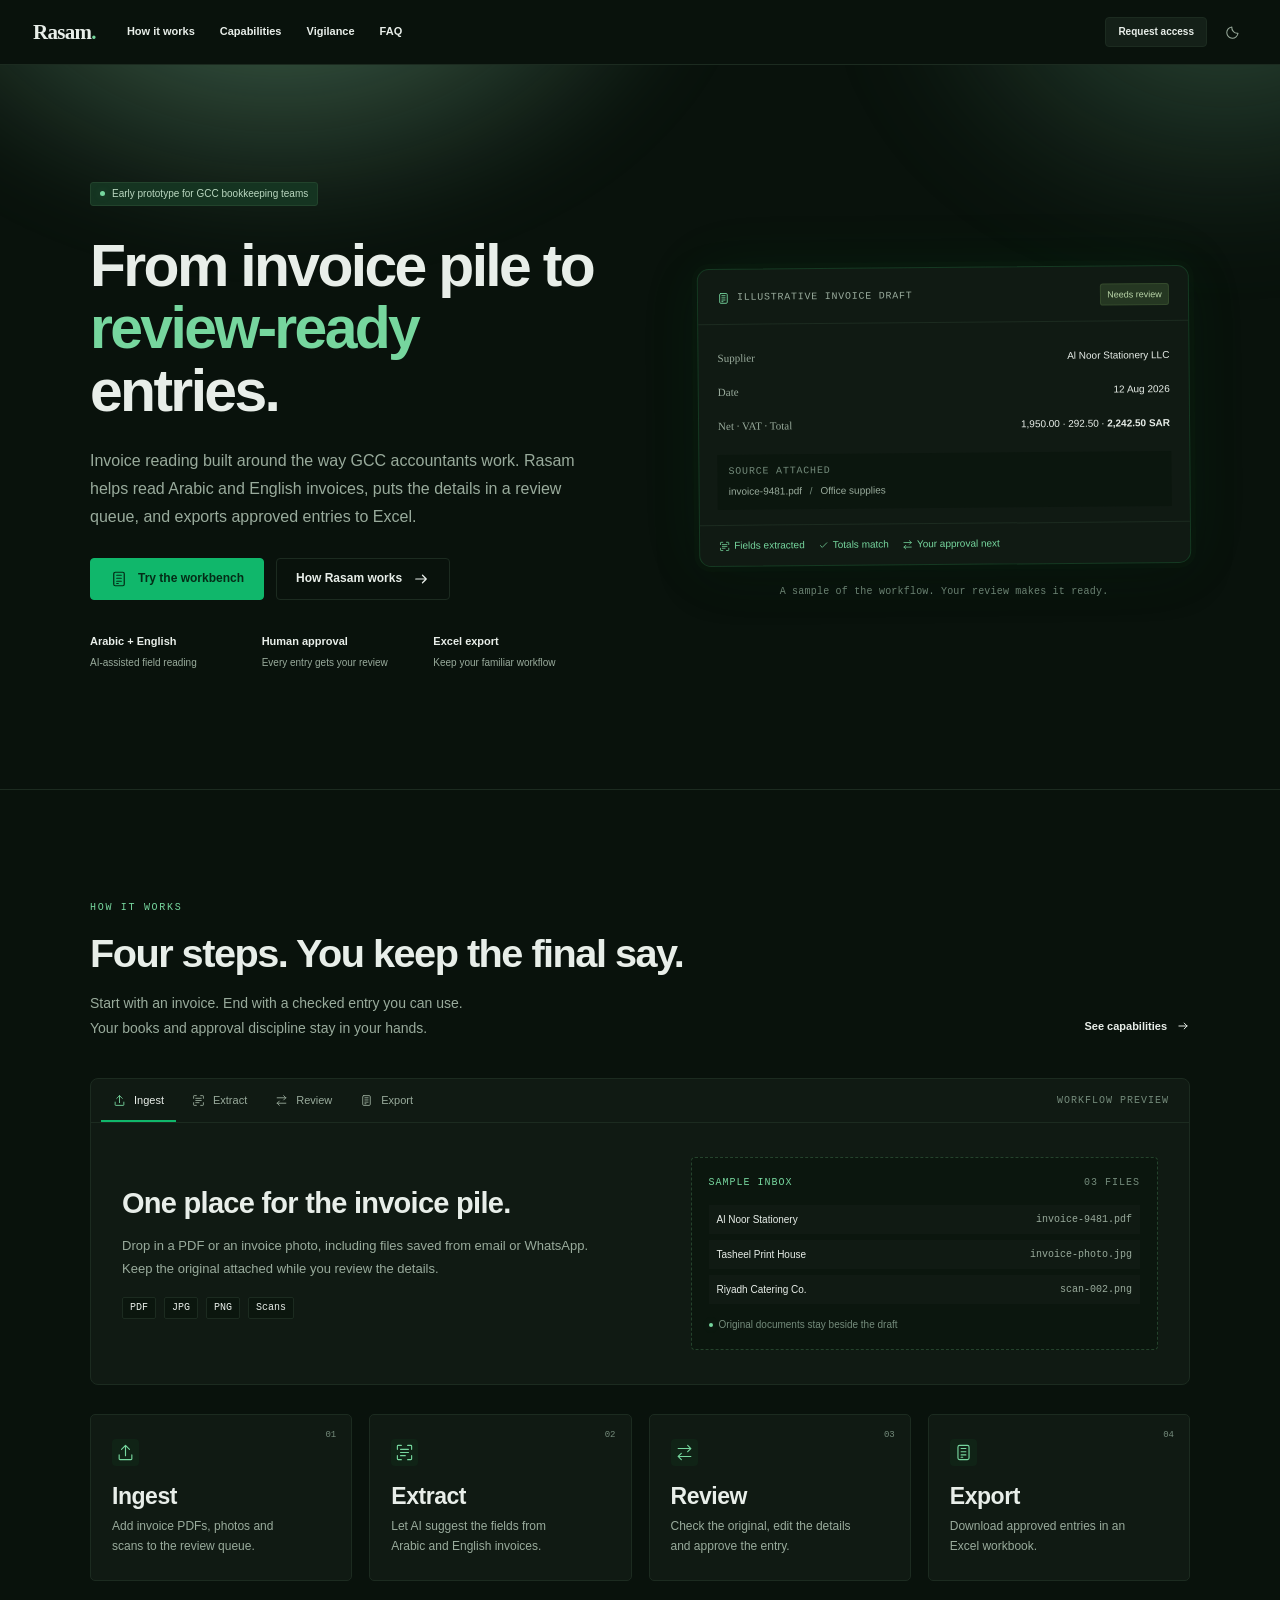
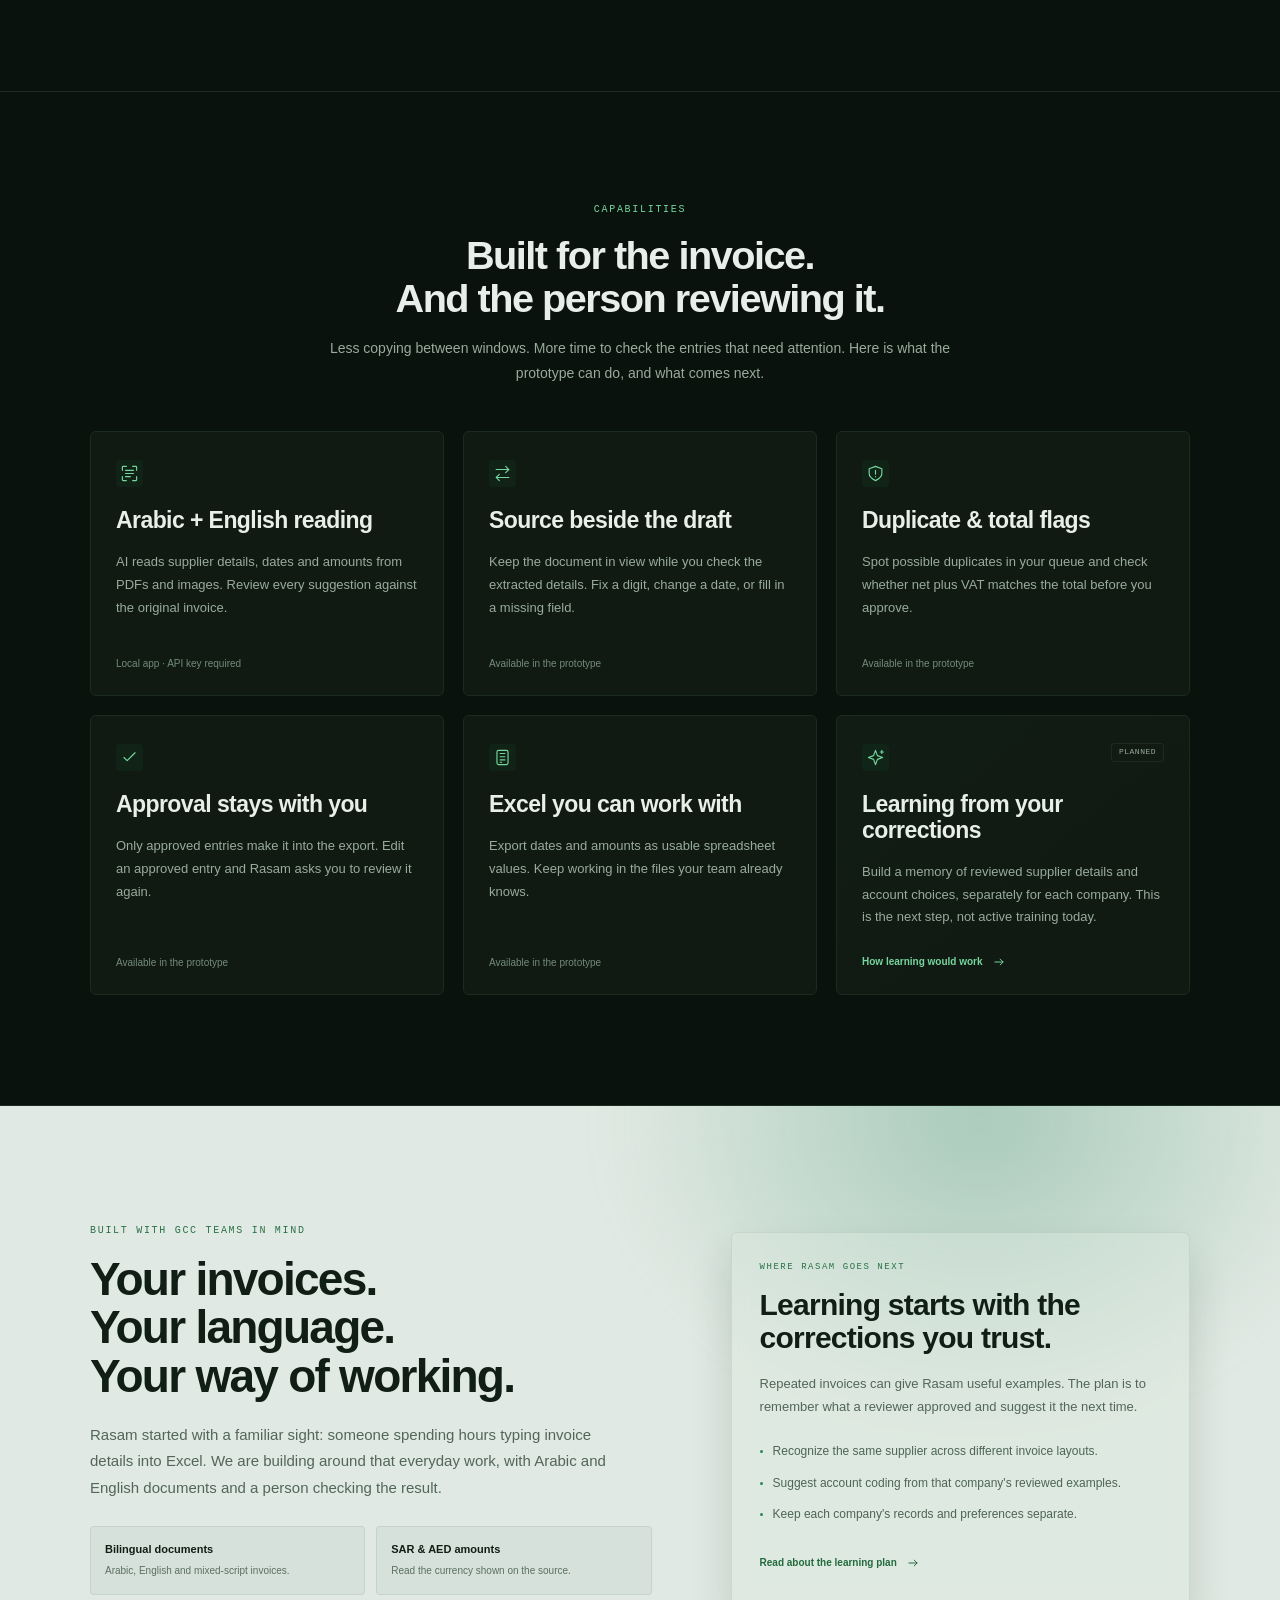
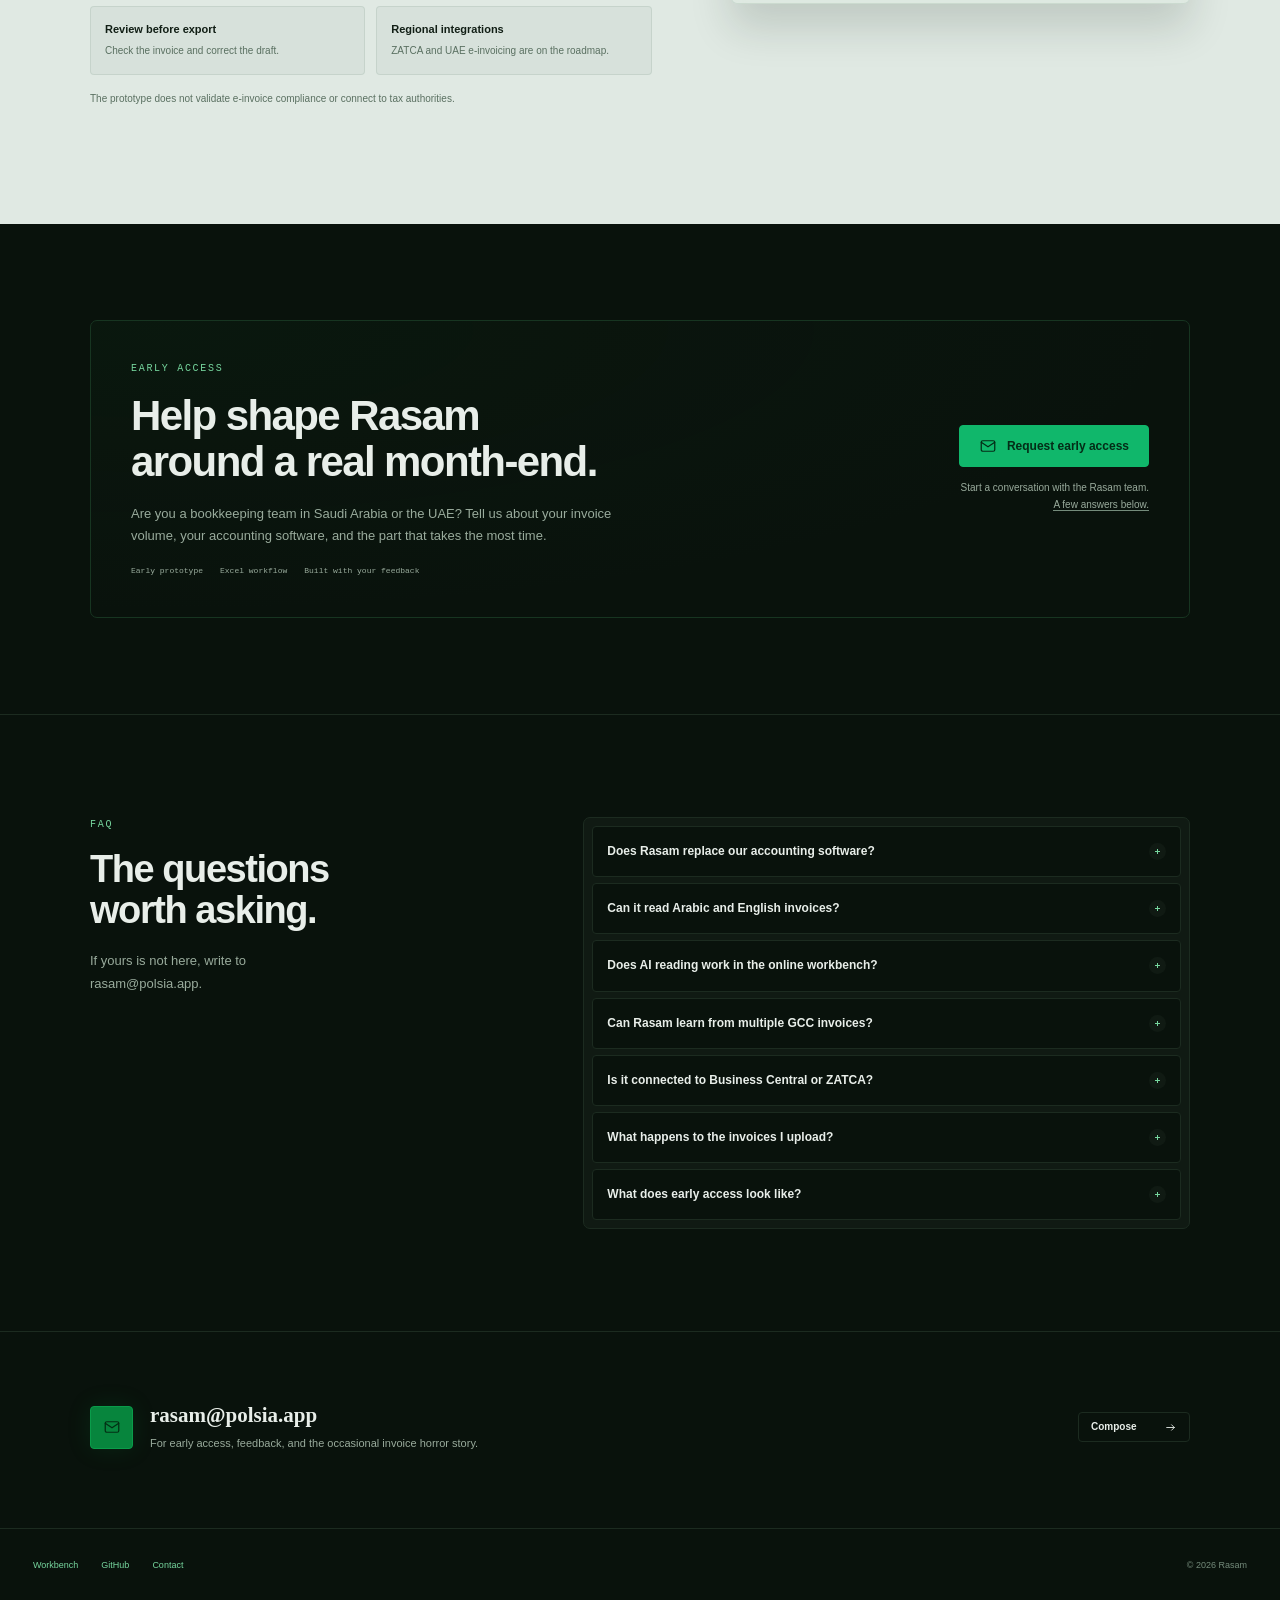
==== site/index.html @ 8f7a6a9e "Build Rasam landing page and local AI invoice workbench Recreate the green landing design with respo" ====
<!doctype html>
<html lang="en">
<head>
  <meta charset="utf-8">
  <meta name="viewport" content="width=device-width, initial-scale=1">
  <meta name="theme-color" content="#09120c">
  <meta name="description" content="Rasam is an early invoice-reading prototype for GCC bookkeeping teams. Read Arabic and English invoices, review the details, and export approved entries to Excel.">
  <meta property="og:title" content="Rasam | From invoice pile to review-ready entries">
  <meta property="og:description" content="AI-assisted invoice reading for GCC bookkeeping teams. Your invoices, your review, your Excel workflow.">
  <meta property="og:type" content="website">
  <title>Rasam | Invoice reading for GCC bookkeeping teams</title>
  <link rel="icon" href="favicon.svg" type="image/svg+xml">
  <link rel="stylesheet" href="styles.css">
  <script src="script.js" defer></script>
</head>
<body>
  <a class="skip-link" href="#main">Skip to content</a>
  <svg class="icon-definitions" xmlns="http://www.w3.org/2000/svg" aria-hidden="true">
    <symbol id="i-arrow" viewBox="0 0 24 24"><path d="M5 12h14m-5-5 5 5-5 5"/></symbol>
    <symbol id="i-mail" viewBox="0 0 24 24"><rect x="3" y="5" width="18" height="14" rx="2"/><path d="m3 7 9 6 9-6"/></symbol>
    <symbol id="i-spark" viewBox="0 0 24 24"><path d="m12 3 2.4 6.6L21 12l-6.6 2.4L12 21l-2.4-6.6L3 12l6.6-2.4L12 3ZM20 3v4m-2-2h4"/></symbol>
    <symbol id="i-scan" viewBox="0 0 24 24"><path d="M8 3H4a1 1 0 0 0-1 1v4m13-5h4a1 1 0 0 1 1 1v4M3 16v4a1 1 0 0 0 1 1h4m8 0h4a1 1 0 0 0 1-1v-4M7 8h10M7 12h10M7 16h6"/></symbol>
    <symbol id="i-upload" viewBox="0 0 24 24"><path d="M12 16V3m-5 5 5-5 5 5M4 15v5a1 1 0 0 0 1 1h14a1 1 0 0 0 1-1v-5"/></symbol>
    <symbol id="i-sheet" viewBox="0 0 24 24"><rect x="5" y="3" width="14" height="18" rx="2"/><path d="M9 7h6M9 11h6M9 15h6M9 18h2"/></symbol>
    <symbol id="i-check" viewBox="0 0 24 24"><path d="m5 12 4 4L19 6"/></symbol>
    <symbol id="i-shield" viewBox="0 0 24 24"><path d="m12 3 8 3v6c0 5-8 9-8 9s-8-4-8-9V6l8-3Z"/><path d="M12 8v5m0 3v.1"/></symbol>
    <symbol id="i-review" viewBox="0 0 24 24"><path d="M20 7H4m12-4 4 4-4 4M4 17h16M8 13l-4 4 4 4"/></symbol>
    <symbol id="i-moon" viewBox="0 0 24 24"><path d="M20.8 13.1A9 9 0 0 1 10.9 3.2 9 9 0 1 0 20.8 13.1Z"/></symbol>
    <symbol id="i-menu" viewBox="0 0 24 24"><path d="M4 6h16M4 12h16M4 18h16"/></symbol>
  </svg>

  <header class="site-header">
    <div class="nav-wrap">
      <a class="brand" href="#" aria-label="Rasam home">Rasam<span class="brand-dot">.</span></a>
      <button class="menu-toggle icon-button" type="button" aria-label="Open navigation" aria-controls="navigation" aria-expanded="false"><svg class="icon"><use href="#i-menu"/></svg></button>
      <nav id="navigation" class="navigation" aria-label="Main navigation">
        <a href="#how-it-works">How it works</a>
        <a href="#capabilities">Capabilities</a>
        <a href="#vigilance">Vigilance</a>
        <a href="#faq">FAQ</a>
      </nav>
      <div class="nav-actions">
        <a class="button button-small button-muted" href="mailto:rasam@polsia.app?subject=Rasam%20early%20access">Request access</a>
        <button class="theme-toggle icon-button" type="button" aria-label="Switch to light theme" aria-pressed="false" title="Switch theme"><svg class="icon"><use href="#i-moon"/></svg></button>
      </div>
    </div>
  </header>

  <main id="main">
    <section class="hero section" aria-labelledby="hero-title">
      <div class="container hero-grid">
        <div class="hero-copy">
          <div class="eyebrow-pill"><span class="status-dot"></span> Early prototype for GCC bookkeeping teams</div>
          <h1 id="hero-title">From invoice pile to <span>review-ready</span> entries.</h1>
          <p class="hero-description">Invoice reading built around the way GCC accountants work. Rasam helps read Arabic and English invoices, puts the details in a review queue, and exports approved entries to Excel.</p>
          <div class="button-row">
            <a class="button button-primary" href="./workbench.html"><svg class="icon"><use href="#i-sheet"/></svg> Try the workbench</a>
            <a class="button button-outline" href="#how-it-works">How Rasam works <svg class="icon"><use href="#i-arrow"/></svg></a>
          </div>
          <div class="hero-facts" aria-label="Core features">
            <div><strong>Arabic + English</strong><span>AI-assisted field reading</span></div>
            <div><strong>Human approval</strong><span>Every entry gets your review</span></div>
            <div><strong>Excel export</strong><span>Keep your familiar workflow</span></div>
          </div>
        </div>
        <div class="journal-wrap">
          <div class="journal-card" aria-label="Illustrative invoice draft">
            <div class="journal-header"><span><svg class="icon"><use href="#i-sheet"/></svg> Illustrative invoice draft</span><span class="review-badge">Needs review</span></div>
            <dl class="journal-fields">
              <div><dt>Supplier</dt><dd>Al Noor Stationery LLC</dd></div>
              <div><dt>Date</dt><dd>12 Aug 2026</dd></div>
              <div><dt>Net · VAT · Total</dt><dd>1,950.00 · 292.50 · <strong>2,242.50 SAR</strong></dd></div>
            </dl>
            <div class="journal-note"><span class="tiny-label">Source attached</span><span>invoice-9481.pdf <span class="note-separator">/</span> Office supplies</span></div>
            <div class="journal-footer"><span><svg class="icon"><use href="#i-scan"/></svg> Fields extracted</span><span><svg class="icon"><use href="#i-check"/></svg> Totals match</span><span><svg class="icon"><use href="#i-review"/></svg> Your approval next</span></div>
          </div>
          <p class="journal-caption">A sample of the workflow. Your review makes it ready.</p>
        </div>
      </div>
    </section>

    <section id="how-it-works" class="section workflow-section" aria-labelledby="workflow-title">
      <div class="container">
        <div class="section-heading heading-row">
          <div><p class="eyebrow">How it works</p><h2 id="workflow-title">Four steps. You keep the final say.</h2><p>Start with an invoice. End with a checked entry you can use.<br class="desktop-break"> Your books and approval discipline stay in your hands.</p></div>
          <a class="text-link" href="#capabilities">See capabilities <svg class="icon"><use href="#i-arrow"/></svg></a>
        </div>
        <div class="workflow-demo">
          <div class="workflow-tabs" role="tablist" aria-label="Invoice workflow">
            <button type="button" id="tab-ingest" role="tab" aria-selected="true" aria-controls="panel-ingest" tabindex="0"><svg class="icon"><use href="#i-upload"/></svg> Ingest</button>
            <button type="button" id="tab-extract" role="tab" aria-selected="false" aria-controls="panel-extract" tabindex="-1"><svg class="icon"><use href="#i-scan"/></svg> Extract</button>
            <button type="button" id="tab-review" role="tab" aria-selected="false" aria-controls="panel-review" tabindex="-1"><svg class="icon"><use href="#i-review"/></svg> Review</button>
            <button type="button" id="tab-export" role="tab" aria-selected="false" aria-controls="panel-export" tabindex="-1"><svg class="icon"><use href="#i-sheet"/></svg> Export</button>
            <span class="demo-label">Workflow preview</span>
          </div>
          <div class="workflow-panel" id="panel-ingest" role="tabpanel" aria-labelledby="tab-ingest" tabindex="0">
            <div class="workflow-copy"><h3>One place for the invoice pile.</h3><p>Drop in a PDF or an invoice photo, including files saved from email or WhatsApp. Keep the original attached while you review the details.</p><div class="file-chips"><span>PDF</span><span>JPG</span><span>PNG</span><span>Scans</span></div></div>
            <div class="inbox-preview"><div class="mini-heading">Sample inbox <span>03 files</span></div><div class="inbox-row"><strong>Al Noor Stationery</strong><span>invoice-9481.pdf</span></div><div class="inbox-row"><strong>Tasheel Print House</strong><span>invoice-photo.jpg</span></div><div class="inbox-row"><strong>Riyadh Catering Co.</strong><span>scan-002.png</span></div><div class="inbox-bottom"><span class="status-dot"></span> Original documents stay beside the draft</div></div>
          </div>
          <div class="workflow-panel" id="panel-extract" role="tabpanel" aria-labelledby="tab-extract" tabindex="0" hidden>
            <div class="workflow-copy"><h3>Read the details in either language.</h3><p>AI suggests the supplier, invoice number, date, currency and amounts from Arabic or English documents. Missing or unclear values are left for you to check.</p><div class="file-chips"><span>Arabic</span><span>English</span><span>Mixed script</span></div></div>
            <div class="inbox-preview"><div class="mini-heading">Illustrative extraction <span>AI draft</span></div><div class="inbox-row"><strong>Supplier</strong><span lang="ar" dir="rtl">النور للقرطاسية</span></div><div class="inbox-row"><strong>Invoice number</strong><span>INV-9481</span></div><div class="inbox-row"><strong>Total</strong><span>2,242.50 SAR</span></div><div class="inbox-bottom"><svg class="icon"><use href="#i-scan"/></svg> Available in the local app with your API key</div></div>
          </div>
          <div class="workflow-panel" id="panel-review" role="tabpanel" aria-labelledby="tab-review" tabindex="0" hidden>
            <div class="workflow-copy"><h3>The draft gets a second pair of eyes.</h3><p>Check the source, fix any values, and review duplicate or total warnings. You approve each entry before it can be exported.</p><div class="file-chips"><span>Edit</span><span>Check</span><span>Approve</span></div></div>
            <div class="inbox-preview"><div class="mini-heading">Illustrative review <span>Your decision</span></div><div class="inbox-row"><strong>Source invoice</strong><span>Attached</span></div><div class="inbox-row"><strong>Net + VAT = total</strong><span class="positive">Matches</span></div><div class="inbox-row"><strong>Approval</strong><span>Waiting for review</span></div><div class="inbox-bottom"><svg class="icon"><use href="#i-review"/></svg> Editing an approved entry reopens its review</div></div>
          </div>
          <div class="workflow-panel" id="panel-export" role="tabpanel" aria-labelledby="tab-export" tabindex="0" hidden>
            <div class="workflow-copy"><h3>Take the approved rows to Excel.</h3><p>Download your approved entries as an Excel workbook with dates and numeric amounts. Use those rows in your existing bookkeeping process.</p><div class="file-chips"><span>.xlsx</span><span>Approved entries</span></div></div>
            <div class="inbox-preview"><div class="mini-heading">Illustrative export <span>Excel workbook</span></div><div class="inbox-row"><strong>Approved entries</strong><span>Included</span></div><div class="inbox-row"><strong>Unreviewed drafts</strong><span>Excluded</span></div><div class="inbox-row"><strong>File format</strong><span>Microsoft Excel (.xlsx)</span></div><div class="inbox-bottom"><svg class="icon"><use href="#i-sheet"/></svg> Direct ERP posting is planned</div></div>
          </div>
        </div>
        <ol class="steps-grid">
          <li><span class="step-number">01</span><svg class="feature-icon"><use href="#i-upload"/></svg><h3>Ingest</h3><p>Add invoice PDFs, photos and scans to the review queue.</p></li>
          <li><span class="step-number">02</span><svg class="feature-icon"><use href="#i-scan"/></svg><h3>Extract</h3><p>Let AI suggest the fields from Arabic and English invoices.</p></li>
          <li><span class="step-number">03</span><svg class="feature-icon"><use href="#i-review"/></svg><h3>Review</h3><p>Check the original, edit the details and approve the entry.</p></li>
          <li><span class="step-number">04</span><svg class="feature-icon"><use href="#i-sheet"/></svg><h3>Export</h3><p>Download approved entries in an Excel workbook.</p></li>
        </ol>
      </div>
    </section>

    <section id="capabilities" class="section capabilities-section" aria-labelledby="capabilities-title">
      <div class="container">
        <div class="section-heading centered-heading"><p class="eyebrow">Capabilities</p><h2 id="capabilities-title">Built for the invoice.<br>And the person reviewing it.</h2><p>Less copying between windows. More time to check the entries that need attention. Here is what the prototype can do, and what comes next.</p></div>
        <div class="capabilities-grid">
          <article class="capability-card"><svg class="feature-icon"><use href="#i-scan"/></svg><h3>Arabic + English reading</h3><p>AI reads supplier details, dates and amounts from PDFs and images. Review every suggestion against the original invoice.</p><span class="feature-status">Local app · API key required</span></article>
          <article class="capability-card"><svg class="feature-icon"><use href="#i-review"/></svg><h3>Source beside the draft</h3><p>Keep the document in view while you check the extracted details. Fix a digit, change a date, or fill in a missing field.</p><span class="feature-status">Available in the prototype</span></article>
          <article class="capability-card"><svg class="feature-icon"><use href="#i-shield"/></svg><h3>Duplicate &amp; total flags</h3><p>Spot possible duplicates in your queue and check whether net plus VAT matches the total before you approve.</p><span class="feature-status">Available in the prototype</span></article>
          <article class="capability-card"><svg class="feature-icon"><use href="#i-check"/></svg><h3>Approval stays with you</h3><p>Only approved entries make it into the export. Edit an approved entry and Rasam asks you to review it again.</p><span class="feature-status">Available in the prototype</span></article>
          <article class="capability-card"><svg class="feature-icon"><use href="#i-sheet"/></svg><h3>Excel you can work with</h3><p>Export dates and amounts as usable spreadsheet values. Keep working in the files your team already knows.</p><span class="feature-status">Available in the prototype</span></article>
          <article class="capability-card roadmap-card"><svg class="feature-icon"><use href="#i-spark"/></svg><span class="planned-badge">Planned</span><h3>Learning from your corrections</h3><p>Build a memory of reviewed supplier details and account choices, separately for each company. This is the next step, not active training today.</p><a class="text-link" href="#learning-faq">How learning would work <svg class="icon"><use href="#i-arrow"/></svg></a></article>
        </div>
      </div>
    </section>

    <section id="vigilance" class="section regional-section" aria-labelledby="regional-title">
      <div class="container regional-grid">
        <div class="regional-copy"><p class="eyebrow">Built with GCC teams in mind</p><h2 id="regional-title">Your invoices.<br>Your language.<br>Your way of working.</h2><p>Rasam started with a familiar sight: someone spending hours typing invoice details into Excel. We are building around that everyday work, with Arabic and English documents and a person checking the result.</p><div class="regional-features"><div><strong>Bilingual documents</strong><span>Arabic, English and mixed-script invoices.</span></div><div><strong>SAR &amp; AED amounts</strong><span>Read the currency shown on the source.</span></div><div><strong>Review before export</strong><span>Check the invoice and correct the draft.</span></div><div><strong>Regional integrations</strong><span>ZATCA and UAE e-invoicing are on the roadmap.</span></div></div><p class="regional-note">The prototype does not validate e-invoice compliance or connect to tax authorities.</p></div>
        <aside class="learning-card" aria-labelledby="learning-title"><p class="eyebrow">Where Rasam goes next</p><h3 id="learning-title">Learning starts with the corrections you trust.</h3><p>Repeated invoices can give Rasam useful examples. The plan is to remember what a reviewer approved and suggest it the next time.</p><ul><li>Recognize the same supplier across different invoice layouts.</li><li>Suggest account coding from that company's reviewed examples.</li><li>Keep each company's records and preferences separate.</li></ul><a class="text-link" href="#learning-faq">Read about the learning plan <svg class="icon"><use href="#i-arrow"/></svg></a></aside>
      </div>
    </section>

    <section class="section pilot-section" aria-labelledby="pilot-title">
      <div class="container"><div class="pilot-card"><div><p class="eyebrow">Early access</p><h2 id="pilot-title">Help shape Rasam<br>around a real month-end.</h2><p>Are you a bookkeeping team in Saudi Arabia or the UAE? Tell us about your invoice volume, your accounting software, and the part that takes the most time.</p><div class="pilot-tags"><span>Early prototype</span><span>Excel workflow</span><span>Built with your feedback</span></div></div><div class="pilot-action"><a class="button button-primary" href="mailto:rasam@polsia.app?subject=Rasam%20pilot%20request"><svg class="icon"><use href="#i-mail"/></svg> Request early access</a><p>Start a conversation with the Rasam team.<br><a href="#faq">A few answers below.</a></p></div></div></div>
    </section>

    <section id="faq" class="section faq-section" aria-labelledby="faq-title">
      <div class="container faq-grid">
        <div class="section-heading"><p class="eyebrow">FAQ</p><h2 id="faq-title">The questions<br>worth asking.</h2><p>If yours is not here, write to<br><a href="mailto:rasam@polsia.app">rasam@polsia.app</a>.</p></div>
        <div class="faq-list">
          <details><summary>Does Rasam replace our accounting software?<span class="faq-indicator" aria-hidden="true"></span></summary><p>No. The prototype helps turn invoice details into reviewed rows for Excel. You keep your accounting software and decide how to use the exported entries.</p></details>
          <details><summary>Can it read Arabic and English invoices?<span class="faq-indicator" aria-hidden="true"></span></summary><p>The local app can send invoice PDFs and images to an AI model for Arabic and English field extraction. Results need a human check, especially for blurry images, unusual layouts or unclear numbers. It is not yet benchmarked across GCC invoice types.</p></details>
          <details><summary>Does AI reading work in the online workbench?<span class="faq-indicator" aria-hidden="true"></span></summary><p>The online workbench lets you explore manual entry, review and Excel export. AI reading runs through the local app with your own OpenAI API key. When you click Read with AI there, the document is sent to OpenAI and API usage charges may apply.</p></details>
          <details id="learning-faq"><summary>Can Rasam learn from multiple GCC invoices?<span class="faq-indicator" aria-hidden="true"></span></summary><p>Yes, that is part of the plan. A useful first step is company-specific memory: store reviewed examples, find a similar past invoice, and suggest the supplier or account choice that was approved before. Corrections would stay separate for each company.</p><p>The current prototype does not do this yet, and uploading invoices does not train a model. Further model training is a separate option to evaluate after collecting labeled examples with permission and measuring results on invoices it has not seen.</p></details>
          <details><summary>Is it connected to Business Central or ZATCA?<span class="faq-indicator" aria-hidden="true"></span></summary><p>Not yet. The prototype exports an Excel workbook. Business Central integration, e-invoice QR validation and connections to regional e-invoicing services are planned work, not available features.</p></details>
          <details><summary>What happens to the invoices I upload?<span class="faq-indicator" aria-hidden="true"></span></summary><p>The online prototype keeps its queue in the current browser session. Refreshing or closing the page clears it, so export approved entries before leaving. AI reading in the local app sends the selected document to OpenAI only when you request it.</p></details>
          <details><summary>What does early access look like?<span class="faq-indicator" aria-hidden="true"></span></summary><p>Start with a conversation about your workflow. We want to understand the kinds of invoices you handle, where manual entry slows you down, and what an export must contain to be useful to your team.</p></details>
        </div>
      </div>
    </section>

    <section class="contact-section" aria-label="Contact Rasam"><div class="container contact-row"><div class="contact-copy"><span class="contact-icon"><svg class="icon"><use href="#i-mail"/></svg></span><div><a class="contact-email" href="mailto:rasam@polsia.app">rasam@polsia.app</a><p>For early access, feedback, and the occasional invoice horror story.</p></div></div><a class="button button-outline button-small" href="mailto:rasam@polsia.app?subject=Hello%20Rasam">Compose <svg class="icon"><use href="#i-arrow"/></svg></a></div></section>
  </main>
  <footer class="site-footer"><div class="nav-wrap footer-row"><div><a href="./workbench.html">Workbench</a><a href="https://github.com/20SHA07/Rasam" target="_blank" rel="noopener noreferrer">GitHub<span class="sr-only"> (opens in a new tab)</span></a><a href="mailto:rasam@polsia.app">Contact</a></div><span>© 2026 Rasam</span></div></footer>
</body>
</html>
---- site/styles.css ----
@charset "UTF-8";

:root{color-scheme:dark;--bg:#09120c;--surface:#101a13;--surface-raised:#142018;--surface-deep:#0b160e;--text:#e8eee9;--muted:#99ab9c;--subtle:#748b7b;--line:#1c2b20;--accent:#10b76b;--accent-hover:#21cd80;--accent-soft:#76d69e;--accent-ink:#042c17;--mint:#e0e9e3;--mint-ink:#111e15;--font:Inter,ui-sans-serif,-apple-system,BlinkMacSystemFont,"Segoe UI",Arial,sans-serif;--mono:"SFMono-Regular",Consolas,"Liberation Mono",monospace}
*{box-sizing:border-box}
html{scroll-behavior:smooth;scroll-padding-top:88px}
body{margin:0;background:var(--bg);color:var(--text);font-family:var(--font);font-size:15px;line-height:1.6;-webkit-font-smoothing:antialiased}
body.light-theme{color-scheme:light;--bg:#f3f7f3;--surface:#eaf0eb;--surface-raised:#e1ebe3;--surface-deep:#f6faf7;--text:#112b1b;--muted:#526b59;--subtle:#536f5b;--line:#d4e1d7;--accent-soft:#187443;--accent-ink:#042c17;--mint:#dae8df;--mint-ink:#112b1b}
a{color:inherit;text-decoration:none}
button{font:inherit;color:inherit;cursor:pointer}
a,button,summary{-webkit-tap-highlight-color:transparent}
a:focus-visible,button:focus-visible,summary:focus-visible,[tabindex="0"]:focus-visible{outline:2px solid var(--accent-soft);outline-offset:5px;border-radius:4px}
button:disabled{cursor:default}
button::-moz-focus-inner{border:0}
svg{flex-shrink:0;fill:none;stroke:currentColor;stroke-width:1.65;stroke-linecap:round;stroke-linejoin:round;vertical-align:middle}
.icon{width:18px;height:18px}
.icon-definitions{position:absolute;width:0;height:0;overflow:hidden}
.container{width:min(1100px,calc(100% - 64px));margin-inline:auto}
.section{padding-block:110px;border-bottom:1px solid var(--line)}
h1,h2,h3,p{margin:0}
h1,h2,h3{font-weight:650;line-height:1.09;letter-spacing:-.038em}
h1{font-size:clamp(44px,4.6vw,62px)}
h2{font-size:clamp(31px,3.1vw,42px)}
h3{font-size:24px;letter-spacing:-.025em}
p{color:var(--muted)}
.eyebrow{color:var(--accent-soft);font-family:var(--mono);font-size:10px;letter-spacing:.17em;text-transform:uppercase;line-height:1.5;margin-bottom:17px}
.skip-link{position:fixed;z-index:20;left:18px;top:-70px;padding:10px 18px;border-radius:4px;background:var(--accent);color:#031d0d;font-weight:700}
.skip-link:focus{top:10px}
.sr-only{position:absolute;width:1px;height:1px;padding:0;margin:-1px;overflow:hidden;clip:rect(0,0,0,0);white-space:nowrap;border:0}
.site-header{height:65px;border-bottom:1px solid var(--line);position:relative;z-index:5;background:var(--bg)}
.nav-wrap{max-width:1270px;height:100%;margin:auto;padding-inline:28px;display:flex;align-items:center}
.brand{font-family:Georgia,"Times New Roman",serif;font-weight:700;font-size:21px;letter-spacing:-.7px;line-height:1;margin-right:31px}
.brand-dot{color:var(--accent-soft)}
.navigation{display:flex;gap:25px;align-items:center}
.navigation a{font-size:11px;font-weight:600;color:var(--text);transition:color .15s}
.navigation a:hover,.site-footer a:hover{color:var(--accent-soft)}
.nav-actions{margin-left:auto;display:flex;gap:10px;align-items:center}
.button{min-height:42px;padding:10px 19px;display:inline-flex;align-items:center;justify-content:center;gap:10px;font-size:12px;font-weight:600;line-height:1.2;border-radius:4px;border:1px solid transparent;white-space:nowrap;transition:background .18s,border-color .18s,transform .18s}
.button:hover{transform:translateY(-1px)}
.button-primary{background:var(--accent);color:var(--accent-ink);border-color:var(--accent)}
.button-primary:hover{background:var(--accent-hover);border-color:var(--accent-hover)}
.button-outline{background:transparent;border-color:var(--line);color:var(--text)}
.button-outline:hover{background:var(--surface);border-color:var(--subtle)}
.button-small{min-height:30px;padding:7px 12px;font-size:10px}
.button-small .icon{width:13px;height:13px}
.button-muted{background:var(--surface-raised);border-color:var(--line)}
.button-muted:hover{background:var(--line)}
.icon-button{border:0;background:none;display:grid;place-items:center;width:30px;height:30px;padding:5px;border-radius:4px;color:var(--muted)}
.icon-button:hover{color:var(--text);background:var(--surface)}
.icon-button .icon{width:15px;height:15px}
.menu-toggle{display:none}
.hero{position:relative;overflow:hidden;padding-top:114px;padding-bottom:119px}
.hero:before{content:"";position:absolute;pointer-events:none;width:900px;height:650px;top:-470px;left:-170px;background:radial-gradient(ellipse,rgba(138,205,162,.51),transparent 69%);filter:blur(36px)}
.hero:after{content:"";position:absolute;pointer-events:none;width:720px;height:570px;top:-385px;right:-305px;background:radial-gradient(ellipse,rgba(110,175,137,.37),transparent 67%);filter:blur(50px)}
.hero-grid{position:relative;z-index:1;display:grid;grid-template-columns:1.1fr 1fr;align-items:center;gap:67px}
.eyebrow-pill{display:inline-flex;align-items:center;gap:7px;color:#bad7c0;background:#153421;border:1px solid #22432c;padding:4px 9px;border-radius:3px;font-size:10px;line-height:1.4;margin-bottom:29px}
.light-theme .eyebrow-pill{background:#e1f0e5;color:#1a5832;border-color:#b3d4be}
.status-dot{width:5px;height:5px;background:var(--accent-soft);border-radius:50%;display:inline-block;flex-shrink:0;box-shadow:0 0 8px #66cd9130}
.hero h1{max-width:530px;line-height:1.065;letter-spacing:-.045em}
.hero h1 span{color:var(--accent-soft)}
.hero-description{max-width:495px;font-size:16px;line-height:1.75;margin-top:24px}
.button-row{display:flex;flex-wrap:wrap;gap:12px;margin-top:27px}
.hero-facts{display:grid;grid-template-columns:1fr 1fr 1fr;gap:20px;margin-top:34px;max-width:495px}
.hero-facts strong{display:block;font-size:11px;font-weight:600;line-height:1.45;margin-bottom:5px}
.hero-facts span{display:block;color:var(--muted);font-size:10px;line-height:1.55;max-width:130px}
.journal-wrap{margin-top:18px;min-width:0}
.journal-card{background:var(--surface);border:1px solid #153922;border-radius:12px;box-shadow:0 0 0 5px #0c281331,0 15px 45px #0003,0 0 65px #04b14c14;overflow:hidden;transform:rotate(-.5deg)}
.light-theme .journal-card{border-color:#b8d6c0;box-shadow:0 0 0 5px #c6ead52b,0 15px 45px #204f2514,0 0 65px #04b14c14}
.journal-header{padding:17px 19px 15px;display:flex;align-items:center;justify-content:space-between;gap:8px;border-bottom:1px solid var(--line);font-family:var(--mono);font-size:8px;letter-spacing:.075em;text-transform:uppercase;color:var(--muted)}
.journal-header>span:first-child{display:flex;gap:7px;align-items:center}
.journal-header .icon{width:13px;height:13px;color:var(--accent-soft)}
.review-badge{font-family:var(--font);text-transform:none;letter-spacing:0;padding:3px 6px;color:#bbd7aa;background:#253722;border:1px solid #344a2c;border-radius:3px;font-size:9px;white-space:nowrap}
.light-theme .review-badge{color:#36522b;background:#e1edd9;border-color:#c1d5b4}
.journal-fields{margin:0;padding:17px 19px 7px}
.journal-fields>div{display:flex;justify-content:space-between;gap:13px;align-items:baseline;padding:8px 0}
.journal-fields dt{color:var(--muted);font-family:Georgia,"Times New Roman",serif;font-size:11px}
.journal-fields dd{margin:0;font-size:10px;text-align:right;font-weight:500;font-variant-numeric:tabular-nums;line-height:1.7}
.journal-fields dd strong{font-weight:600}
.journal-note{margin:5px 18px 15px;background:var(--surface-deep);padding:10px 11px;color:var(--muted);font-size:9px;line-height:1.7}
.tiny-label{display:block;color:var(--subtle);font:8px/1.4 var(--mono);text-transform:uppercase;letter-spacing:.08em;margin-bottom:4px}
.note-separator{margin-inline:5px;color:var(--subtle)}
.journal-footer{border-top:1px solid var(--line);display:flex;flex-wrap:wrap;align-items:center;gap:13px;padding:12px 19px;color:var(--accent-soft);font-size:8px}
.journal-footer span{display:inline-flex;align-items:center;gap:4px}
.journal-footer .icon{width:11px;height:11px}
.journal-caption{text-align:center;font-family:var(--mono);font-size:8px;letter-spacing:.02em;margin-top:18px;color:var(--subtle)}
.section-heading{margin-bottom:38px}
.section-heading>p:last-child,.section-heading>div>p:last-child{margin-top:16px;font-size:14px;line-height:1.75;max-width:680px}
.heading-row{display:flex;align-items:flex-end;justify-content:space-between;gap:25px}
.text-link{display:inline-flex;align-items:center;gap:9px;font-size:11px;font-weight:600;white-space:nowrap}
.text-link:hover{color:var(--accent-soft)}
.text-link .icon{width:14px;height:14px;transition:transform .15s}
.text-link:hover .icon{transform:translateX(3px)}
.heading-row>.text-link{margin-bottom:5px}
.workflow-demo{border:1px solid var(--line);border-radius:8px;overflow:hidden;background:var(--surface)}
.workflow-tabs{display:flex;gap:4px;padding:0 10px;align-items:center;border-bottom:1px solid var(--line);overflow-x:auto;scrollbar-width:thin}
.workflow-tabs button{display:inline-flex;align-items:center;gap:8px;border:0;border-bottom:2px solid transparent;color:var(--muted);font-size:11px;background:none;min-height:43px;padding:11px 12px 9px;white-space:nowrap}
.workflow-tabs button:hover{color:var(--text)}
.workflow-tabs button[aria-selected="true"]{border-bottom-color:var(--accent);color:var(--text)}
.workflow-tabs button[aria-selected="true"] .icon{color:var(--accent-soft)}
.workflow-tabs .icon{width:13px;height:13px}
.demo-label{margin-left:auto;padding-right:10px;color:var(--subtle);font-family:var(--mono);font-size:8px;text-transform:uppercase;letter-spacing:.1em;white-space:nowrap}
.workflow-panel{display:grid;grid-template-columns:1.12fr 1fr;align-items:center;gap:45px;padding:34px 31px;min-height:235px}
.workflow-panel[hidden]{display:none}
.workflow-copy h3{font-size:29px;margin-bottom:15px}
.workflow-copy p{font-size:13px;line-height:1.75;max-width:490px}
.file-chips{display:flex;gap:8px;margin-top:17px}
.file-chips span{font:8px/1 var(--mono);background:var(--surface-deep);padding:5px 7px;border:1px solid var(--line);border-radius:2px;color:var(--text)}
.inbox-preview{background:var(--surface-deep);border:1px dashed #24432c;padding:17px;border-radius:4px;min-width:0}
.mini-heading{display:flex;justify-content:space-between;gap:8px;font-family:var(--mono);font-size:8px;letter-spacing:.1em;text-transform:uppercase;color:var(--accent-soft);margin-bottom:14px}
.mini-heading span{color:var(--subtle);font-size:7px}
.inbox-row{display:flex;align-items:center;justify-content:space-between;gap:14px;background:var(--surface);padding:7px 8px;margin-block:6px;font-size:9px;line-height:1.5}
.inbox-row strong{font-weight:500}
.inbox-row>span{font-family:var(--mono);font-size:8px;color:var(--muted);text-align:right;overflow-wrap:anywhere}
.inbox-row [lang="ar"]{font-family:Arial,sans-serif;font-size:11px}
.inbox-row .positive{color:var(--accent-soft)}
.inbox-bottom{display:flex;gap:6px;align-items:center;margin-top:13px;font-size:8px;line-height:1.5;color:var(--subtle)}
.inbox-bottom .icon{width:11px;height:11px}
.inbox-bottom .status-dot{width:4px;height:4px}
.steps-grid{list-style:none;padding:0;margin:29px 0 0;display:grid;grid-template-columns:repeat(4,1fr);gap:17px}
.steps-grid li{position:relative;background:var(--surface);padding:24px 21px 23px;border:1px solid var(--line);border-radius:5px}
.step-number{position:absolute;right:15px;top:13px;color:var(--subtle);font-family:var(--mono);font-size:9px}
.feature-icon{width:27px;height:27px;padding:4px;color:var(--accent-soft);background:#0cac5710;stroke-width:1.45;border-radius:4px;margin-bottom:21px}
.steps-grid .feature-icon{margin-bottom:18px}
.steps-grid h3{font-size:23px;letter-spacing:-.02em;margin-bottom:8px}
.steps-grid p{font-size:12px;line-height:1.65;max-width:190px}
.centered-heading{text-align:center;max-width:720px;margin-inline:auto;margin-bottom:46px}
.centered-heading>p:last-child{max-width:650px;margin-inline:auto}
.capabilities-grid{display:grid;grid-template-columns:repeat(3,1fr);gap:19px}
.capability-card{position:relative;padding:28px 25px 24px;display:flex;flex-direction:column;align-items:flex-start;border:1px solid var(--line);border-radius:6px;background:var(--surface);min-height:265px}
.capability-card h3{font-size:23px;margin-bottom:17px;line-height:1.12;max-width:280px}
.capability-card p{font-size:13px;line-height:1.75;margin-bottom:25px}
.feature-status{font-size:9px;line-height:1.4;color:var(--subtle);margin-top:auto}
.roadmap-card{background:linear-gradient(140deg,#1c352118,transparent 70%),var(--surface)}
.planned-badge{position:absolute;top:27px;right:25px;padding:3px 7px;border:1px solid var(--line);border-radius:3px;font:8px/1.3 var(--mono);text-transform:uppercase;letter-spacing:.06em;color:var(--muted)}
.roadmap-card .text-link{color:var(--accent-soft);margin-top:auto;font-size:10px}
.regional-section{background:var(--mint);color:var(--mint-ink);border:0;position:relative;overflow:hidden;padding-block:117px}
.regional-section:before{position:absolute;content:"";right:-100px;top:-310px;pointer-events:none;width:800px;height:650px;background:radial-gradient(ellipse,#8dbba7aa,transparent 65%);filter:blur(24px)}
.regional-grid{display:grid;grid-template-columns:1.1fr .9fr;gap:79px;align-items:start;position:relative;z-index:1}
.regional-section .eyebrow{color:#2a7145}
.regional-section p{color:#52665a}
.regional-copy h2{font-size:46px;line-height:1.05;margin-bottom:22px;max-width:520px}
.regional-copy>p:not(.eyebrow){font-size:15px;line-height:1.75;max-width:545px}
.regional-features{display:grid;grid-template-columns:1fr 1fr;gap:11px;margin-top:25px}
.regional-features>div{background:#7b928315;border:1px solid #849f8e38;border-radius:4px;padding:14px}
.regional-features strong{font-size:11px;font-weight:600;display:block;margin-bottom:5px}
.regional-features span{display:block;font-size:10px;line-height:1.65;color:#5a7061}
.regional-copy .regional-note{font-size:10px!important;line-height:1.6!important;margin-top:16px;max-width:450px!important;color:#5a7061}
.learning-card{padding:28px 28px 30px;border:1px solid #8eac973e;background:#dce8df66;backdrop-filter:blur(8px);border-radius:6px;box-shadow:0 24px 42px #12241728;margin-top:9px}
.learning-card .eyebrow{font-size:9px;margin-bottom:13px}
.learning-card h3{font-size:30px;line-height:1.11;margin-bottom:19px;max-width:330px}
.learning-card>p:not(.eyebrow){font-size:13px;line-height:1.75}
.learning-card ul{list-style:none;padding:0;margin:23px 0 24px;display:grid;gap:12px}
.learning-card li{position:relative;padding-left:13px;font-size:12px;line-height:1.65;color:#4d6555}
.learning-card li:before{content:"";position:absolute;left:0;top:8px;width:3px;height:3px;border-radius:50%;background:#2b8550}
.learning-card .text-link{font-size:10px;color:#236a3d;white-space:normal}
.pilot-section{padding-block:96px}
.pilot-card{display:grid;grid-template-columns:1.2fr 1fr;align-items:center;gap:50px;border:1px solid #173521;border-radius:7px;padding:40px;background:radial-gradient(ellipse at 6% 3%,#14522615,transparent 70%),var(--bg)}
.pilot-card h2{max-width:590px;font-size:42px}
.pilot-card>div>p:not(.eyebrow){font-size:13px;line-height:1.75;margin-top:18px;max-width:515px}
.pilot-tags{display:flex;flex-wrap:wrap;gap:17px;margin-top:17px;font-family:var(--mono);font-size:8px;line-height:1.5;color:var(--muted)}
.pilot-action{text-align:right}
.pilot-action>p{font-size:10px!important;line-height:1.65!important;margin-top:13px!important}
.pilot-action>p a{border-bottom:1px solid var(--subtle)}
.faq-section{padding-block:102px}
.faq-grid{display:grid;grid-template-columns:.83fr 1.17fr;gap:63px}
.faq-section .section-heading{margin-bottom:0}
.faq-section h2{font-size:38px}
.faq-section .section-heading>p:last-child{font-size:13px;margin-top:18px}
.faq-section .section-heading a:hover{color:var(--accent-soft)}
.faq-list{background:var(--surface);padding:8px;border:1px solid var(--line);border-radius:7px}
.faq-list details{border:1px solid var(--line);background:var(--bg);border-radius:4px;margin-bottom:6px;overflow:hidden}
.faq-list details:last-child{margin-bottom:0}
.faq-list summary{display:flex;justify-content:space-between;align-items:center;gap:17px;list-style:none;padding:15px 14px;cursor:pointer;font-size:12px;font-weight:600;line-height:1.6}
.faq-list summary::-webkit-details-marker{display:none}
.faq-list summary:hover{color:var(--accent-soft)}
.faq-indicator{width:17px;height:17px;border-radius:50%;background:var(--surface);position:relative;flex-shrink:0;color:var(--accent-soft)}
.faq-indicator:before,.faq-indicator:after{content:"";position:absolute;background:currentColor;left:6px;right:6px;height:1px;top:8px}
.faq-indicator:after{transform:rotate(90deg);transition:transform .15s}
details[open] .faq-indicator:after{transform:rotate(0)}
.faq-list details p{font-size:12px;line-height:1.8;padding:0 14px 14px}
.faq-list details p+p{margin-top:-3px}
.contact-section{padding-block:70px 76px;border-bottom:1px solid var(--line)}
.contact-row{display:flex;justify-content:space-between;align-items:center;gap:25px}
.contact-copy{display:flex;align-items:center;gap:17px}
.contact-icon{background:#07853d;color:#032f14;border:1px solid #0a9c4a;box-shadow:0 0 25px #0aa64820;border-radius:4px;width:43px;height:43px;display:grid;place-items:center}
.contact-email{font-family:Georgia,"Times New Roman",serif;font-size:21px;line-height:1.3;font-weight:700}
.contact-email:hover{color:var(--accent-soft)}
.contact-copy p{font-size:11px;margin-top:5px}
.contact-row>.button{min-width:112px;justify-content:space-between}
.site-footer{height:72px;color:var(--subtle);font-size:9px}
.footer-row{justify-content:space-between}
.footer-row>div{display:flex;gap:23px;color:var(--accent-soft)}
.footer-row>span{font-size:9px}

@media(min-width:1500px){.hero{padding-top:130px;padding-bottom:135px}.section{padding-block:120px}.hero-grid{gap:75px}}
@media(max-width:1000px){.container{width:calc(100% - 56px)}.hero-grid{gap:35px;grid-template-columns:1fr 1fr}.hero{padding-block:92px}.hero h1{font-size:48px}.hero-description{font-size:14px}.hero-facts{gap:12px}.button{padding-inline:15px;font-size:11px}.journal-header{padding-inline:14px;font-size:7px}.journal-fields{padding-inline:14px}.journal-fields dd{font-size:9px}.journal-footer{padding-inline:14px;gap:9px;font-size:7px}.section{padding-block:86px}.workflow-panel{gap:27px;padding:28px 25px}.workflow-copy h3{font-size:26px}.inbox-preview{padding:12px}.inbox-row{gap:8px;padding-inline:6px;font-size:8px}.inbox-row>span{font-size:7px}.steps-grid{gap:13px}.steps-grid li{padding:21px 17px}.steps-grid p{font-size:11px}.capabilities-grid{gap:14px}.capability-card{padding:25px 21px 23px}.capability-card h3{font-size:21px}.capability-card p{font-size:12px}.regional-grid{gap:45px}.regional-copy h2{font-size:41px}.regional-copy>p:not(.eyebrow){font-size:14px}.learning-card{padding:24px}.learning-card h3{font-size:28px}.pilot-card{padding:33px;gap:30px}.pilot-card h2{font-size:37px}.faq-grid{gap:38px}.faq-section h2{font-size:34px}}
@media(max-width:760px){html{scroll-padding-top:22px}.container{width:calc(100% - 40px)}.section{padding-block:70px}.site-header{height:62px}.nav-wrap{padding-inline:20px}.brand{font-size:23px;margin-right:auto}.menu-toggle{display:grid;order:3;margin-left:10px}.nav-actions{margin-left:0}.nav-actions .button{font-size:9px;padding:7px 10px}.theme-toggle{width:25px}.navigation{position:absolute;top:61px;left:0;right:0;padding:12px 20px 18px;border-bottom:1px solid var(--line);background:var(--bg);display:none;gap:0;box-shadow:0 10px 20px #0002}.navigation.is-open{display:grid;grid-template-columns:1fr 1fr}.navigation a{padding:10px 0;font-size:12px}.hero{padding-top:69px;padding-bottom:64px}.hero-grid{grid-template-columns:1fr;gap:42px;max-width:550px}.eyebrow-pill{font-size:9px;margin-bottom:24px}.hero h1{font-size:clamp(44px,7.5vw,57px);max-width:510px}.hero-description{font-size:15px;line-height:1.75;max-width:510px;margin-top:22px}.button-row{gap:10px;margin-top:25px}.button{min-height:43px;font-size:11px}.hero-facts{margin-top:28px;gap:17px;max-width:460px}.hero-facts strong{font-size:10px}.hero-facts span{font-size:9px}.journal-wrap{width:100%;max-width:490px;justify-self:center;margin-top:0}.journal-header{font-size:8px;padding:17px 18px}.journal-fields{padding:14px 18px 7px}.journal-fields dt{font-size:11px}.journal-fields dd{font-size:10px}.journal-footer{padding:12px 18px;gap:14px;font-size:8px}.journal-caption{margin-top:15px}.section-heading{margin-bottom:30px}.heading-row{display:block}.heading-row>.text-link{margin-top:22px}.section-heading h2{font-size:33px;max-width:520px}.section-heading>p:last-child,.section-heading>div>p:last-child{font-size:13px}.desktop-break{display:none}.workflow-panel{grid-template-columns:1fr;gap:25px;padding:27px 23px;min-height:390px}.workflow-copy h3{font-size:26px}.workflow-copy p{font-size:13px}.workflow-tabs{padding-inline:7px;gap:0}.workflow-tabs button{font-size:10px;padding-inline:10px;gap:6px}.demo-label{display:none}.inbox-preview{padding:17px}.mini-heading{font-size:8px}.inbox-row{padding:8px;font-size:10px}.inbox-row>span{font-size:8px}.inbox-bottom{font-size:8px}.steps-grid{grid-template-columns:1fr 1fr;gap:12px;margin-top:18px}.steps-grid li{padding:23px 21px}.steps-grid h3{font-size:23px}.steps-grid p{font-size:12px;max-width:none}.steps-grid .feature-icon{margin-bottom:15px}.centered-heading{margin-bottom:32px}.capabilities-grid{grid-template-columns:1fr 1fr;gap:13px}.capability-card{padding:25px 21px;min-height:280px}.capability-card h3{font-size:21px}.capability-card p{font-size:12px;margin-bottom:22px}.feature-status{font-size:8px}.roadmap-card .text-link{font-size:9px;white-space:normal;gap:5px}.planned-badge{right:19px;top:26px;font-size:7px}.regional-grid{grid-template-columns:1fr;gap:32px;max-width:580px}.regional-copy h2{font-size:43px}.regional-copy>p:not(.eyebrow){font-size:14px}.regional-features{gap:10px}.regional-features>div{padding:14px}.regional-features strong{font-size:11px}.regional-features span{font-size:11px}.learning-card{max-width:none;margin-top:0;padding:28px}.learning-card h3{font-size:30px;max-width:360px}.learning-card li{font-size:12px}.pilot-card{grid-template-columns:1fr;gap:27px;padding:30px 26px}.pilot-card h2{font-size:36px}.pilot-card>div>p:not(.eyebrow){font-size:13px}.pilot-action{text-align:left}.pilot-action>p{font-size:10px!important}.pilot-tags{gap:12px;font-size:7px}.faq-grid{grid-template-columns:1fr;gap:31px}.faq-section .section-heading h2{font-size:35px}.faq-section .section-heading h2 br{display:none}.faq-section .section-heading>p:last-child br{display:none}.faq-list summary{font-size:12px;padding:15px 13px}.faq-list details p{font-size:12px}.contact-section{padding-block:51px}.contact-row{align-items:flex-start}.contact-copy{gap:12px}.contact-icon{width:36px;height:36px;flex-shrink:0}.contact-email{font-size:19px}.contact-copy p{font-size:10px;max-width:280px}.contact-row>.button{min-width:90px;min-height:31px;font-size:9px}.site-footer{height:66px}.footer-row>div{gap:18px}}
@media(max-width:430px){.container{width:calc(100% - 36px)}.nav-wrap{padding-inline:18px}.brand{font-size:22px}.nav-actions{gap:6px}.menu-toggle{margin-left:5px}.hero{padding-top:54px}.hero h1{font-size:43px}.hero-description{font-size:14px}.button-row{gap:9px}.button-row .button{padding-inline:12px;font-size:10px;gap:7px}.button-row .icon{width:15px;height:15px}.hero-facts{gap:12px}.hero-facts strong{font-size:9px}.hero-facts span{font-size:8px}.journal-header{padding-inline:13px;font-size:7px}.journal-fields{padding-inline:13px}.journal-fields dd{font-size:9px}.journal-fields dt{font-size:10px}.journal-note{margin-inline:13px}.journal-footer{padding-inline:13px;gap:9px;font-size:7px}.journal-footer .icon{width:10px;height:10px}.section-heading h2{font-size:30px}.workflow-tabs button{padding-inline:9px;font-size:9px}.workflow-panel{padding:24px 19px}.workflow-copy h3{font-size:25px}.inbox-preview{padding:12px}.inbox-row{padding:7px 6px;font-size:9px}.inbox-row>span{font-size:7px}.steps-grid li{padding:22px 17px}.steps-grid h3{font-size:22px}.steps-grid p{font-size:11px}.capabilities-grid{grid-template-columns:1fr}.capability-card{min-height:0;padding:26px}.capability-card h3{font-size:25px}.capability-card p{font-size:13px}.capability-card .feature-icon{margin-bottom:17px}.feature-status{font-size:9px}.roadmap-card .text-link{font-size:11px}.planned-badge{font-size:8px;right:26px;top:27px}.regional-copy h2{font-size:40px}.learning-card{padding:25px}.learning-card h3{font-size:28px}.pilot-card{padding:28px 23px}.pilot-card h2{font-size:32px}.pilot-tags{row-gap:7px}.contact-row{display:block}.contact-row>.button{margin-left:48px;margin-top:20px;min-width:105px}.contact-email{font-size:20px}.contact-copy p{max-width:265px}.footer-row>div{gap:17px}.footer-row>span{font-size:8px}}
@media(prefers-reduced-motion:reduce){html{scroll-behavior:auto}*,*:before,*:after{transition:none!important;animation:none!important}.button:hover{transform:none}}
@media print{:root{--bg:#fff;--surface:#f8faf8;--surface-deep:#f2f5f2;--text:#111;--muted:#444;--subtle:#555;--line:#ddd;--accent-soft:#17632e}.site-header,.button-row,.nav-actions,.menu-toggle,.site-footer{display:none}.section{padding-block:35px}.hero:before,.hero:after,.regional-section:before{display:none}.journal-card{box-shadow:none;transform:none}.container{width:100%}.faq-list details p{display:block}.capability-card,.steps-grid li,.journal-card{break-inside:avoid}}

/* Keep illustrative invoice details legible at every breakpoint. */
.journal-fields dd,.journal-note,.journal-footer,.journal-caption,.tiny-label,.inbox-row,.inbox-row>span,.inbox-bottom,.mini-heading,.mini-heading span{font-size:10px}
.journal-header{flex-wrap:wrap;font-size:10px}
.hero-facts span,.file-chips span,.feature-status,.demo-label{font-size:10px}
@media(pointer:coarse){.icon-button{min-width:44px;min-height:44px}.button-small{min-height:44px}.navigation a{min-height:44px}.workflow-tabs button{min-height:44px}.nav-actions{gap:4px}}
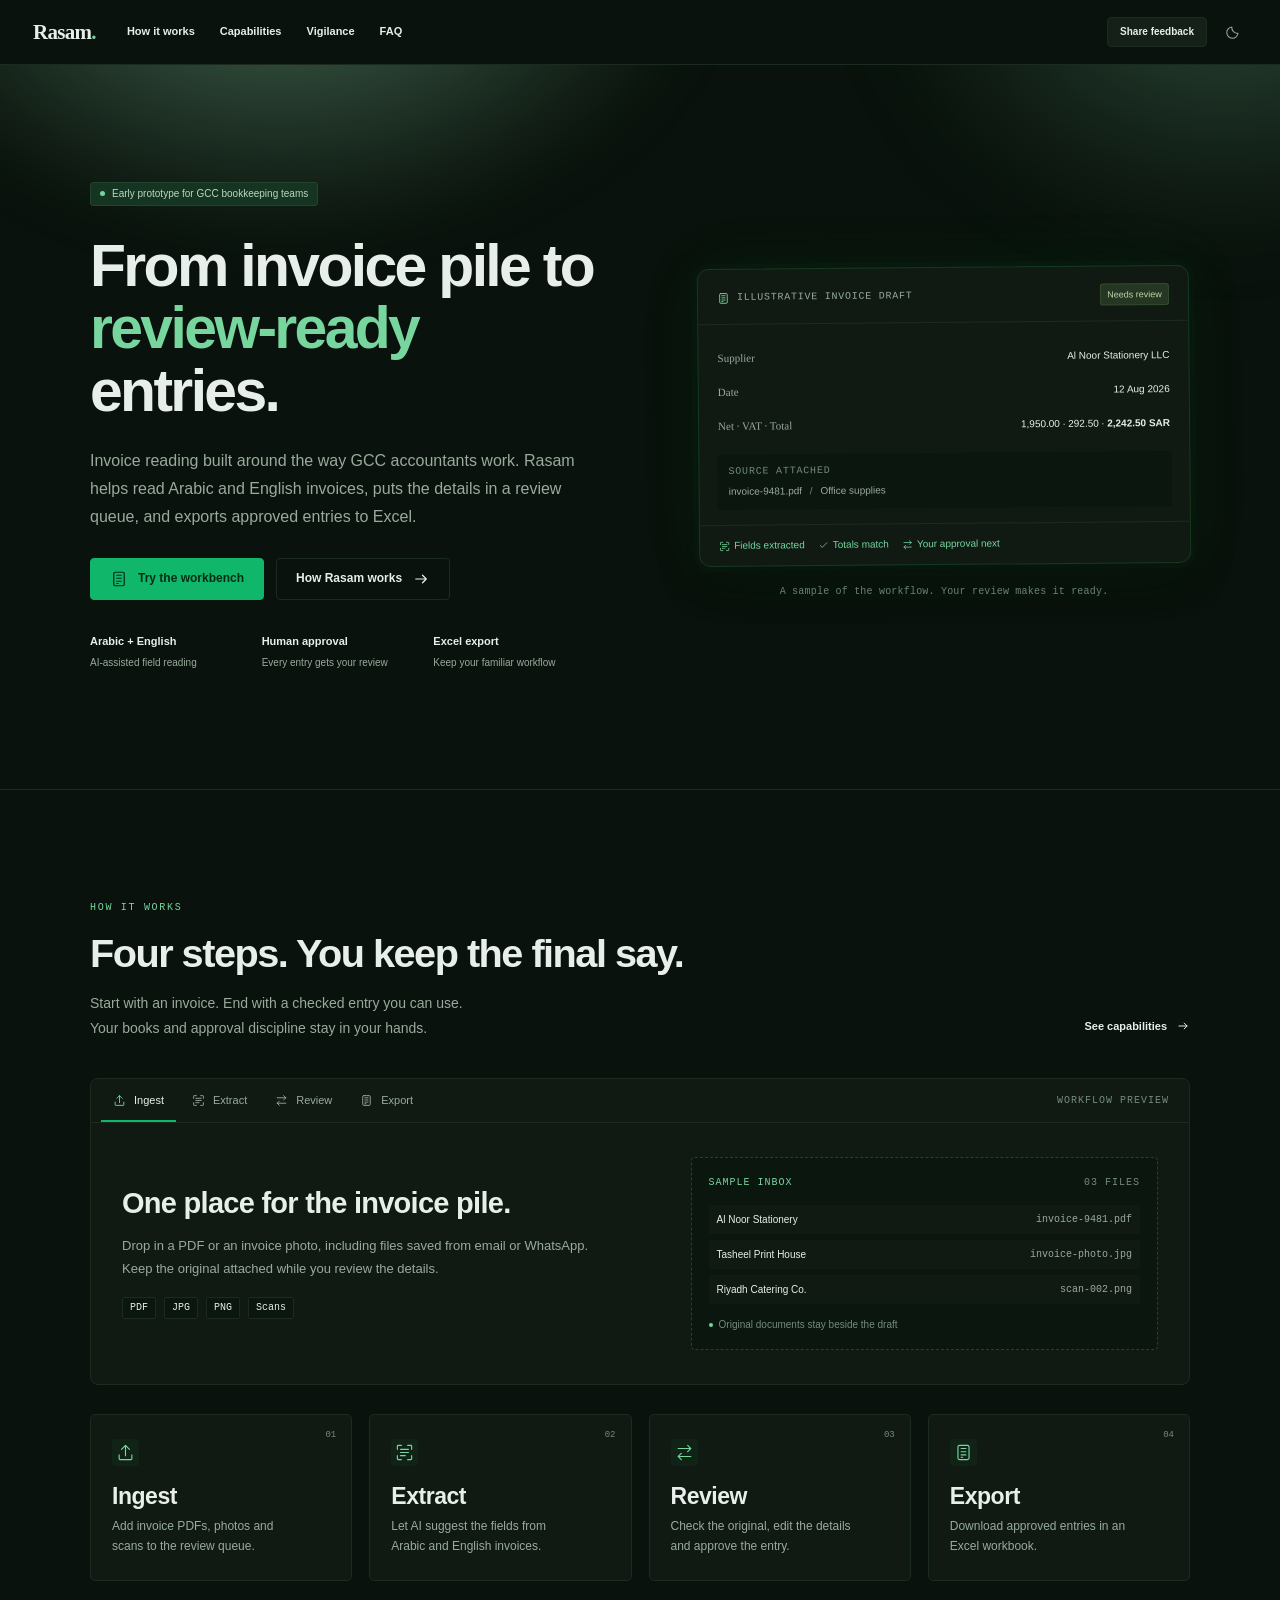
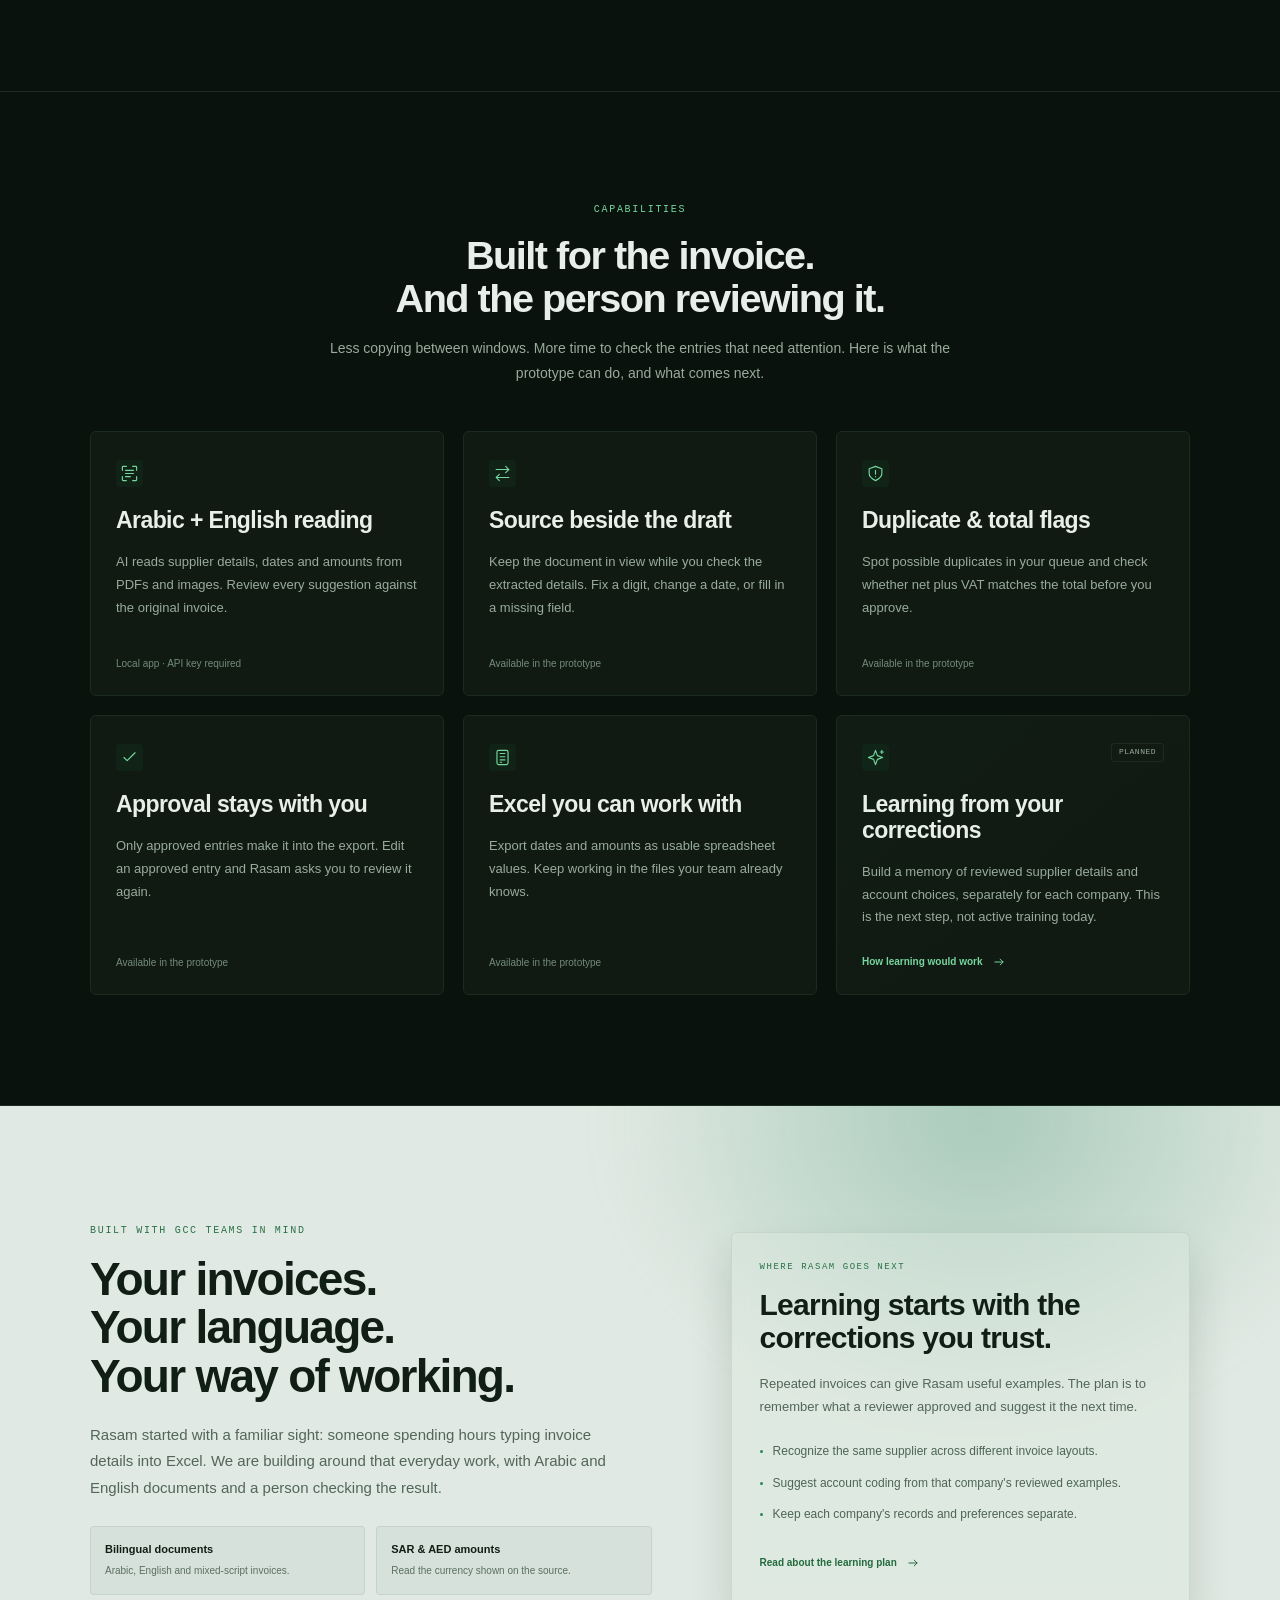
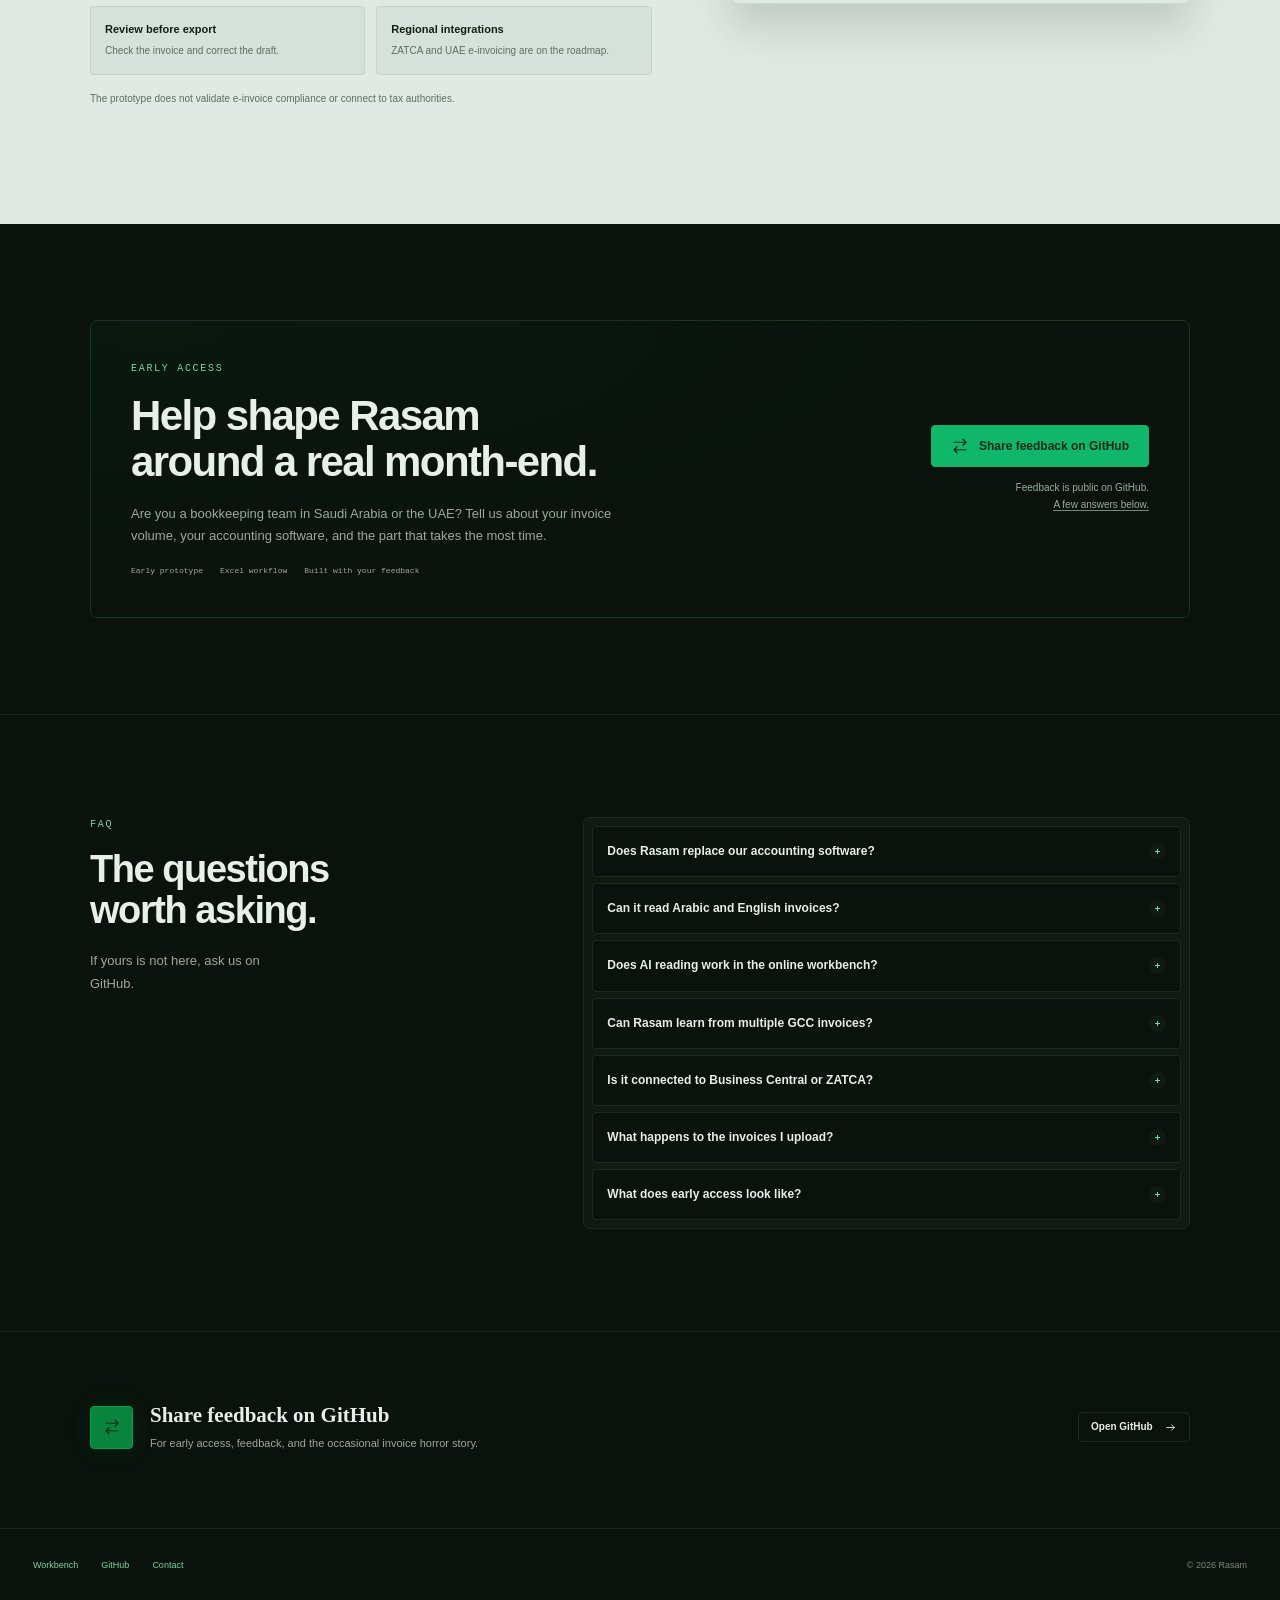
==== commit dc93ebbf: "Replace legacy contact links with GitHub feedback" ====
--- a/site/index.html
+++ b/site/index.html
@@ -40,7 +40,7 @@
         <a href="#faq">FAQ</a>
       </nav>
       <div class="nav-actions">
-        <a class="button button-small button-muted" href="mailto:rasam@polsia.app?subject=Rasam%20early%20access">Request access</a>
+        <a class="button button-small button-muted" href="https://github.com/20SHA07/Rasam/issues/new">Share feedback</a>
         <button class="theme-toggle icon-button" type="button" aria-label="Switch to light theme" aria-pressed="false" title="Switch theme"><svg class="icon"><use href="#i-moon"/></svg></button>
       </div>
     </div>
@@ -141,12 +141,12 @@
     </section>
 
     <section class="section pilot-section" aria-labelledby="pilot-title">
-      <div class="container"><div class="pilot-card"><div><p class="eyebrow">Early access</p><h2 id="pilot-title">Help shape Rasam<br>around a real month-end.</h2><p>Are you a bookkeeping team in Saudi Arabia or the UAE? Tell us about your invoice volume, your accounting software, and the part that takes the most time.</p><div class="pilot-tags"><span>Early prototype</span><span>Excel workflow</span><span>Built with your feedback</span></div></div><div class="pilot-action"><a class="button button-primary" href="mailto:rasam@polsia.app?subject=Rasam%20pilot%20request"><svg class="icon"><use href="#i-mail"/></svg> Request early access</a><p>Start a conversation with the Rasam team.<br><a href="#faq">A few answers below.</a></p></div></div></div>
+      <div class="container"><div class="pilot-card"><div><p class="eyebrow">Early access</p><h2 id="pilot-title">Help shape Rasam<br>around a real month-end.</h2><p>Are you a bookkeeping team in Saudi Arabia or the UAE? Tell us about your invoice volume, your accounting software, and the part that takes the most time.</p><div class="pilot-tags"><span>Early prototype</span><span>Excel workflow</span><span>Built with your feedback</span></div></div><div class="pilot-action"><a class="button button-primary" href="https://github.com/20SHA07/Rasam/issues/new"><svg class="icon"><use href="#i-review"/></svg> Share feedback on GitHub</a><p>Feedback is public on GitHub.<br><a href="#faq">A few answers below.</a></p></div></div></div>
     </section>
 
     <section id="faq" class="section faq-section" aria-labelledby="faq-title">
       <div class="container faq-grid">
-        <div class="section-heading"><p class="eyebrow">FAQ</p><h2 id="faq-title">The questions<br>worth asking.</h2><p>If yours is not here, write to<br><a href="mailto:rasam@polsia.app">rasam@polsia.app</a>.</p></div>
+        <div class="section-heading"><p class="eyebrow">FAQ</p><h2 id="faq-title">The questions<br>worth asking.</h2><p>If yours is not here, ask us on<br><a href="https://github.com/20SHA07/Rasam/issues/new">GitHub</a>.</p></div>
         <div class="faq-list">
           <details><summary>Does Rasam replace our accounting software?<span class="faq-indicator" aria-hidden="true"></span></summary><p>No. The prototype helps turn invoice details into reviewed rows for Excel. You keep your accounting software and decide how to use the exported entries.</p></details>
           <details><summary>Can it read Arabic and English invoices?<span class="faq-indicator" aria-hidden="true"></span></summary><p>The local app can send invoice PDFs and images to an AI model for Arabic and English field extraction. Results need a human check, especially for blurry images, unusual layouts or unclear numbers. It is not yet benchmarked across GCC invoice types.</p></details>
@@ -159,8 +159,8 @@
       </div>
     </section>
 
-    <section class="contact-section" aria-label="Contact Rasam"><div class="container contact-row"><div class="contact-copy"><span class="contact-icon"><svg class="icon"><use href="#i-mail"/></svg></span><div><a class="contact-email" href="mailto:rasam@polsia.app">rasam@polsia.app</a><p>For early access, feedback, and the occasional invoice horror story.</p></div></div><a class="button button-outline button-small" href="mailto:rasam@polsia.app?subject=Hello%20Rasam">Compose <svg class="icon"><use href="#i-arrow"/></svg></a></div></section>
+    <section class="contact-section" aria-label="Contact Rasam"><div class="container contact-row"><div class="contact-copy"><span class="contact-icon"><svg class="icon"><use href="#i-review"/></svg></span><div><a class="contact-email" href="https://github.com/20SHA07/Rasam/issues/new">Share feedback on GitHub</a><p>For early access, feedback, and the occasional invoice horror story.</p></div></div><a class="button button-outline button-small" href="https://github.com/20SHA07/Rasam/issues/new">Open GitHub <svg class="icon"><use href="#i-arrow"/></svg></a></div></section>
   </main>
-  <footer class="site-footer"><div class="nav-wrap footer-row"><div><a href="./workbench.html">Workbench</a><a href="https://github.com/20SHA07/Rasam" target="_blank" rel="noopener noreferrer">GitHub<span class="sr-only"> (opens in a new tab)</span></a><a href="mailto:rasam@polsia.app">Contact</a></div><span>© 2026 Rasam</span></div></footer>
+  <footer class="site-footer"><div class="nav-wrap footer-row"><div><a href="./workbench.html">Workbench</a><a href="https://github.com/20SHA07/Rasam" target="_blank" rel="noopener noreferrer">GitHub<span class="sr-only"> (opens in a new tab)</span></a><a href="https://github.com/20SHA07/Rasam/issues/new">Contact</a></div><span>© 2026 Rasam</span></div></footer>
 </body>
 </html>
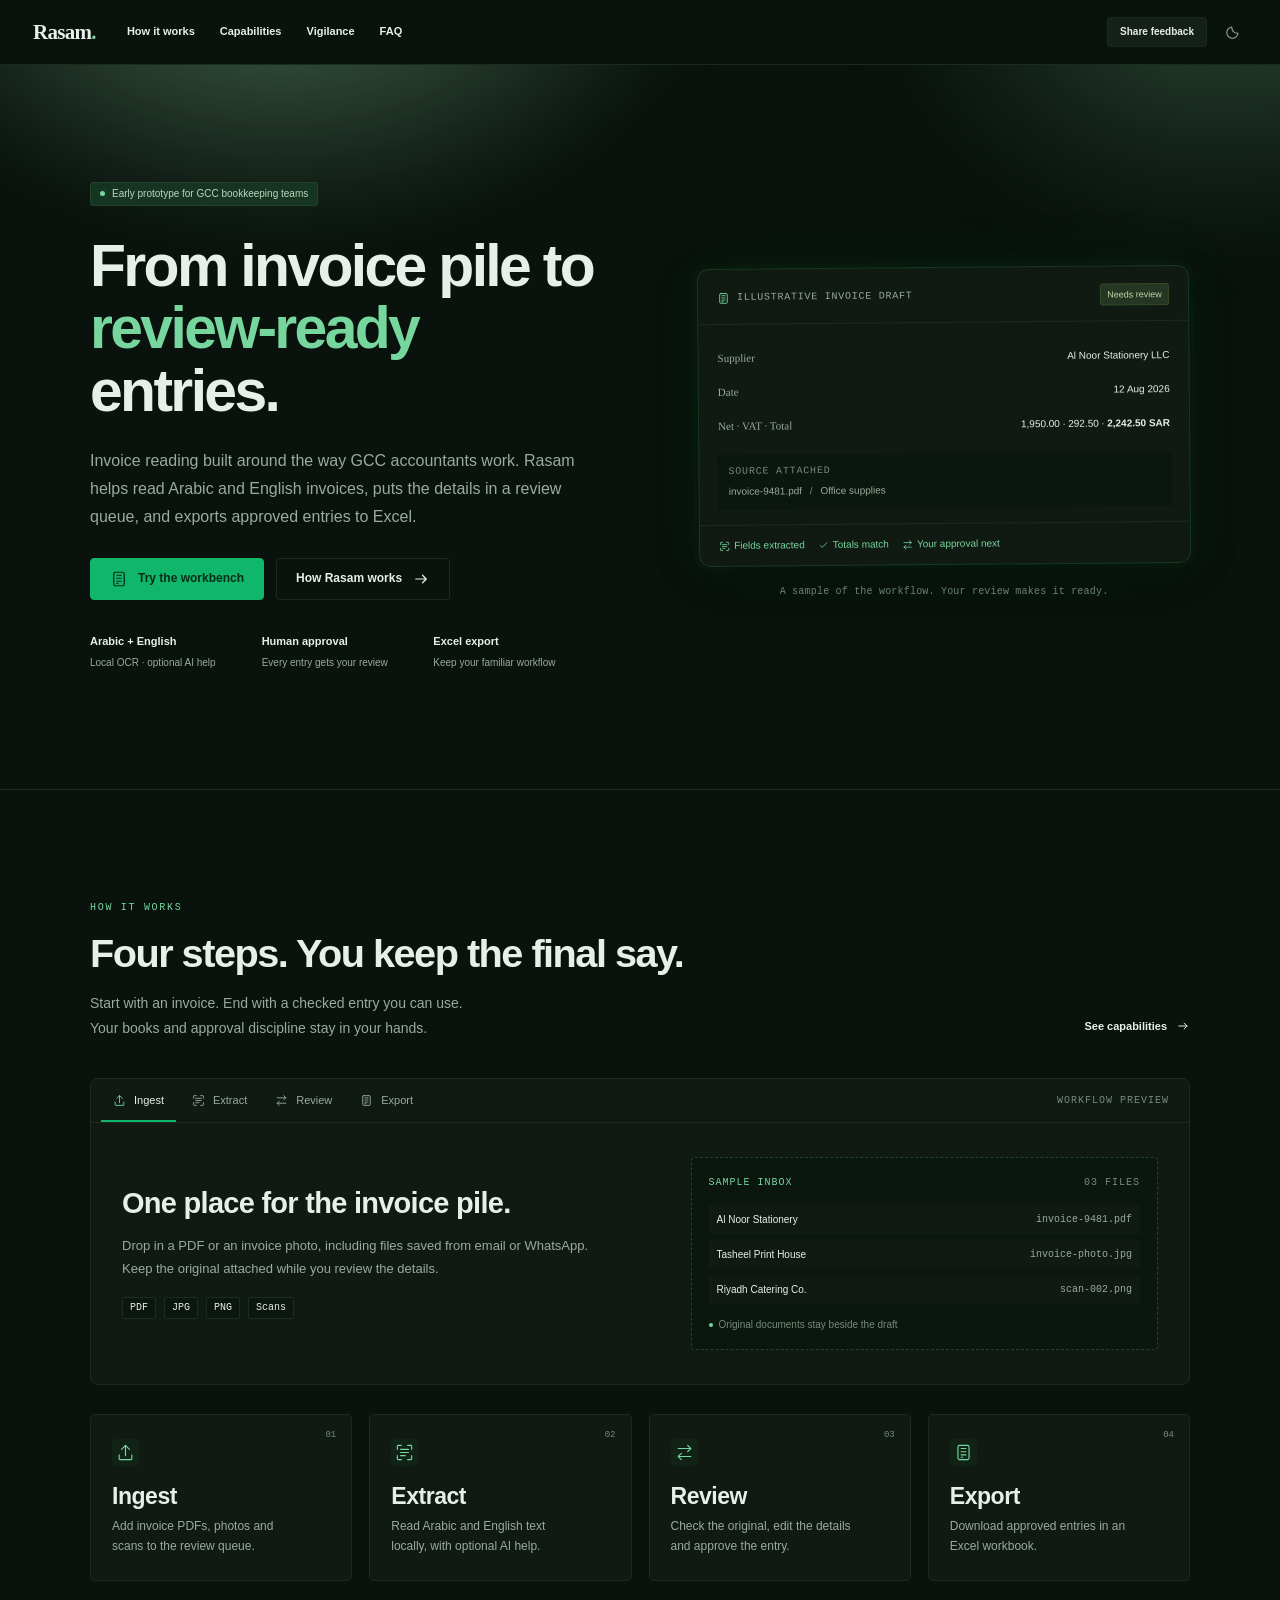
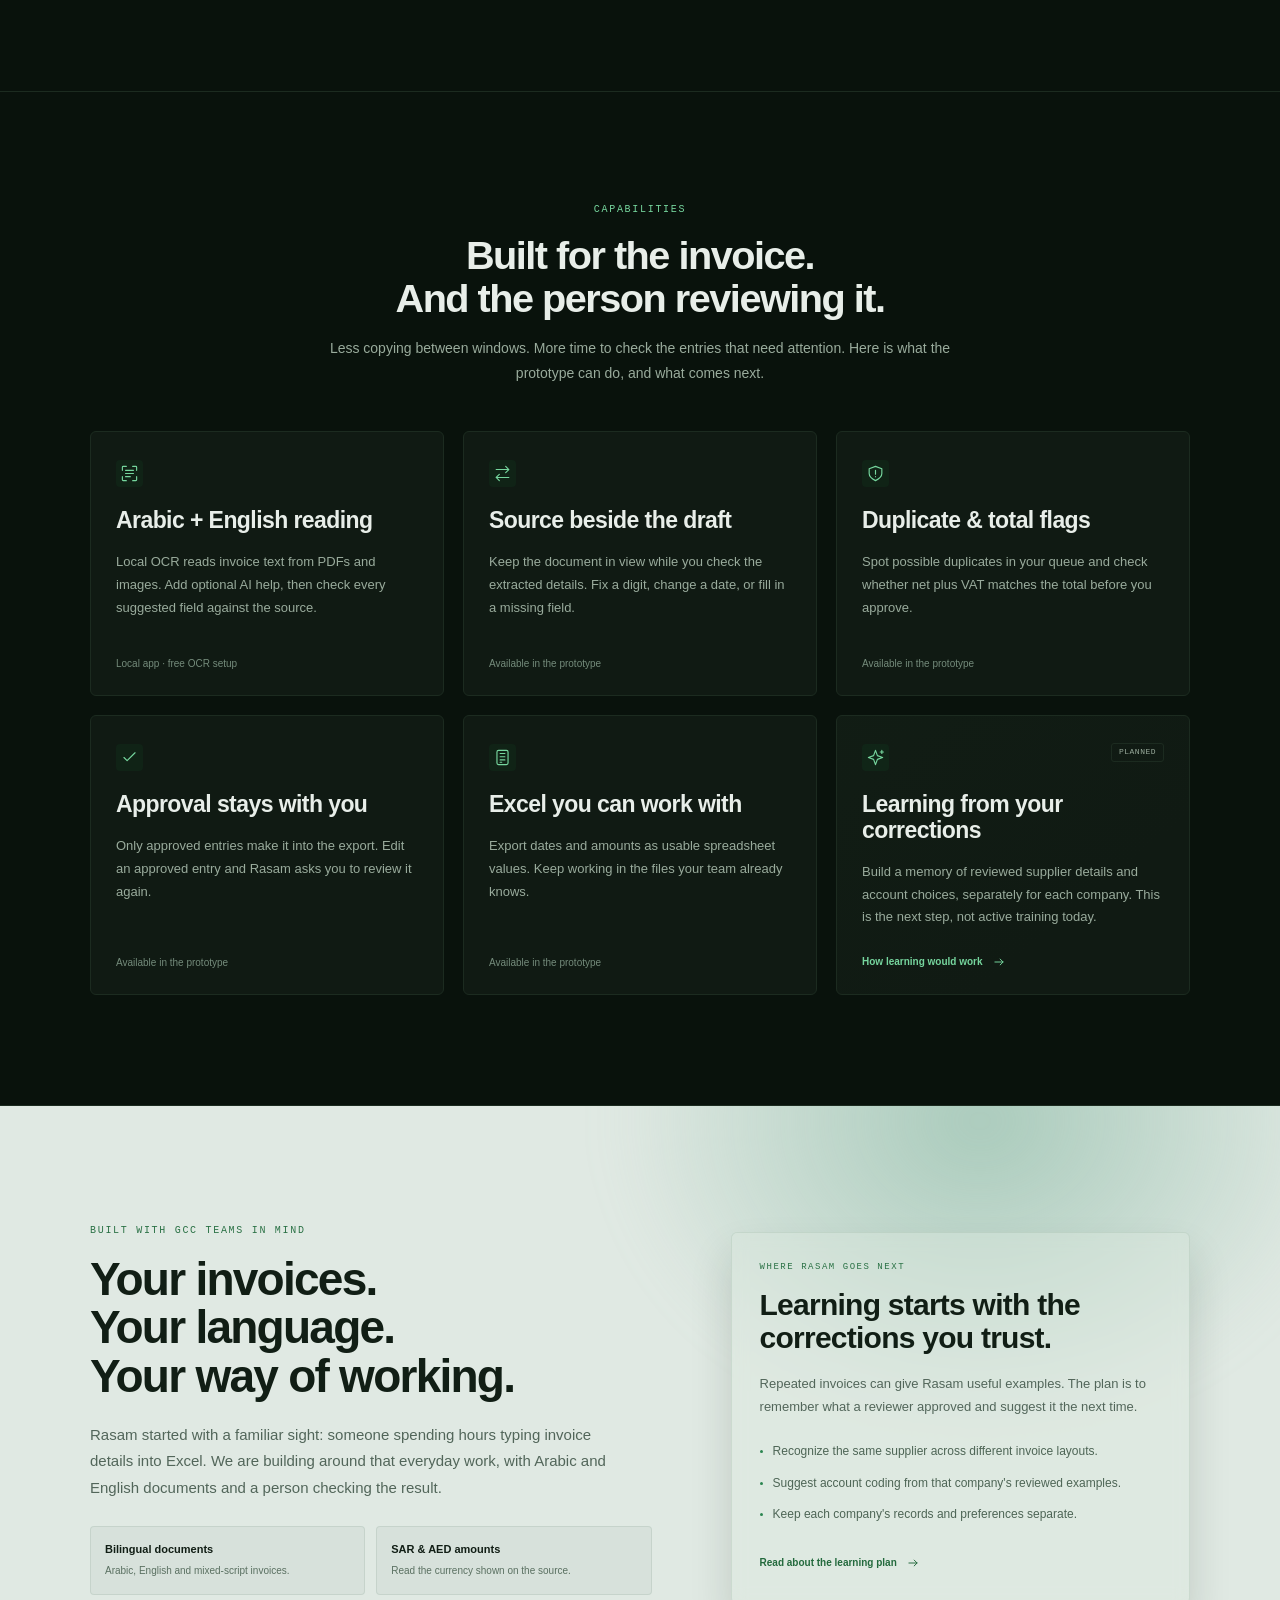
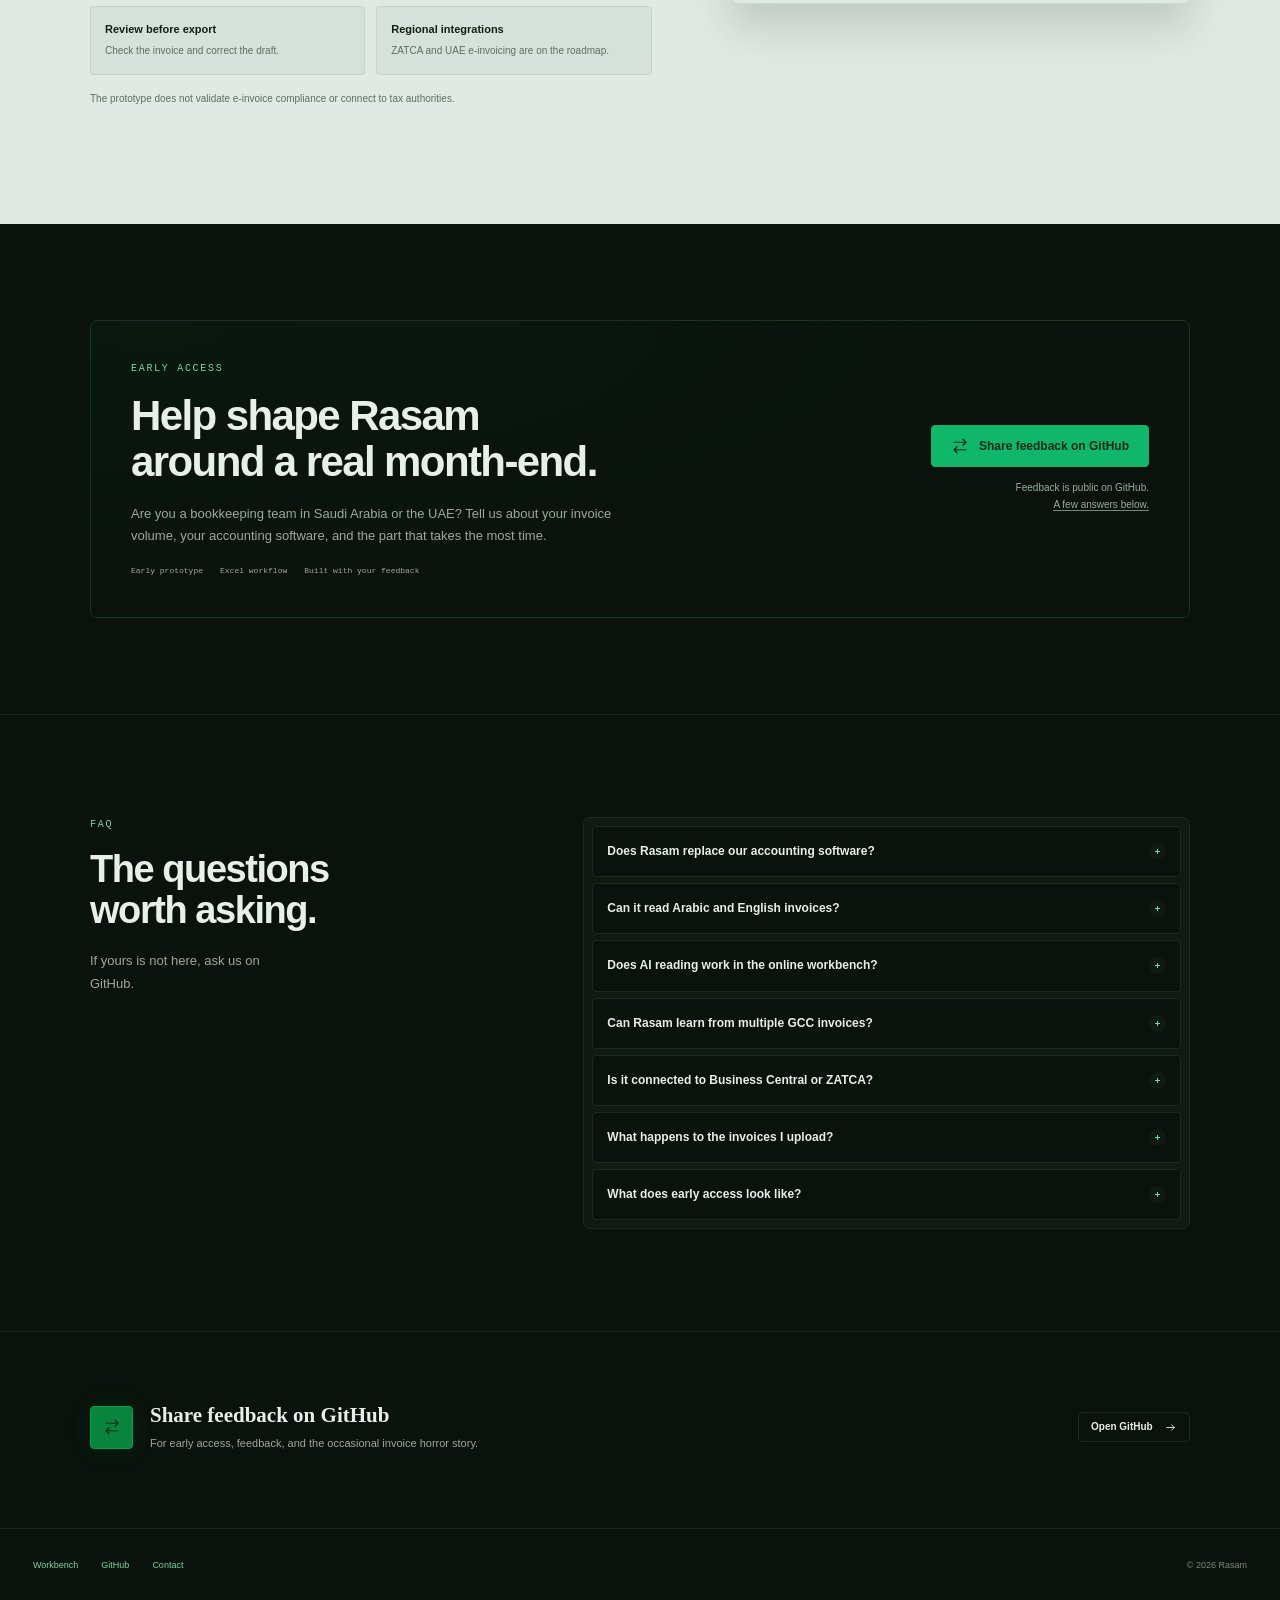
==== commit 5abde6cf: "Add free local invoice OCR with optional Groq assistance" ====
--- a/site/index.html
+++ b/site/index.html
@@ -58,7 +58,7 @@
             <a class="button button-outline" href="#how-it-works">How Rasam works <svg class="icon"><use href="#i-arrow"/></svg></a>
           </div>
           <div class="hero-facts" aria-label="Core features">
-            <div><strong>Arabic + English</strong><span>AI-assisted field reading</span></div>
+            <div><strong>Arabic + English</strong><span>Local OCR · optional AI help</span></div>
             <div><strong>Human approval</strong><span>Every entry gets your review</span></div>
             <div><strong>Excel export</strong><span>Keep your familiar workflow</span></div>
           </div>
@@ -98,8 +98,8 @@
             <div class="inbox-preview"><div class="mini-heading">Sample inbox <span>03 files</span></div><div class="inbox-row"><strong>Al Noor Stationery</strong><span>invoice-9481.pdf</span></div><div class="inbox-row"><strong>Tasheel Print House</strong><span>invoice-photo.jpg</span></div><div class="inbox-row"><strong>Riyadh Catering Co.</strong><span>scan-002.png</span></div><div class="inbox-bottom"><span class="status-dot"></span> Original documents stay beside the draft</div></div>
           </div>
           <div class="workflow-panel" id="panel-extract" role="tabpanel" aria-labelledby="tab-extract" tabindex="0" hidden>
-            <div class="workflow-copy"><h3>Read the details in either language.</h3><p>AI suggests the supplier, invoice number, date, currency and amounts from Arabic or English documents. Missing or unclear values are left for you to check.</p><div class="file-chips"><span>Arabic</span><span>English</span><span>Mixed script</span></div></div>
-            <div class="inbox-preview"><div class="mini-heading">Illustrative extraction <span>AI draft</span></div><div class="inbox-row"><strong>Supplier</strong><span lang="ar" dir="rtl">النور للقرطاسية</span></div><div class="inbox-row"><strong>Invoice number</strong><span>INV-9481</span></div><div class="inbox-row"><strong>Total</strong><span>2,242.50 SAR</span></div><div class="inbox-bottom"><svg class="icon"><use href="#i-scan"/></svg> Available in the local app with your API key</div></div>
+            <div class="workflow-copy"><h3>Read the details in either language.</h3><p>Read invoice text locally, then review the clearly labelled fields. Optional Groq AI helps organize the text into a draft. Unclear values still need your check.</p><div class="file-chips"><span>Arabic</span><span>English</span><span>Mixed script</span></div></div>
+            <div class="inbox-preview"><div class="mini-heading">Illustrative extraction <span>AI draft</span></div><div class="inbox-row"><strong>Supplier</strong><span lang="ar" dir="rtl">النور للقرطاسية</span></div><div class="inbox-row"><strong>Invoice number</strong><span>INV-9481</span></div><div class="inbox-row"><strong>Total</strong><span>2,242.50 SAR</span></div><div class="inbox-bottom"><svg class="icon"><use href="#i-scan"/></svg> Free local OCR · optional AI key</div></div>
           </div>
           <div class="workflow-panel" id="panel-review" role="tabpanel" aria-labelledby="tab-review" tabindex="0" hidden>
             <div class="workflow-copy"><h3>The draft gets a second pair of eyes.</h3><p>Check the source, fix any values, and review duplicate or total warnings. You approve each entry before it can be exported.</p><div class="file-chips"><span>Edit</span><span>Check</span><span>Approve</span></div></div>
@@ -112,7 +112,7 @@
         </div>
         <ol class="steps-grid">
           <li><span class="step-number">01</span><svg class="feature-icon"><use href="#i-upload"/></svg><h3>Ingest</h3><p>Add invoice PDFs, photos and scans to the review queue.</p></li>
-          <li><span class="step-number">02</span><svg class="feature-icon"><use href="#i-scan"/></svg><h3>Extract</h3><p>Let AI suggest the fields from Arabic and English invoices.</p></li>
+          <li><span class="step-number">02</span><svg class="feature-icon"><use href="#i-scan"/></svg><h3>Extract</h3><p>Read Arabic and English text locally, with optional AI help.</p></li>
           <li><span class="step-number">03</span><svg class="feature-icon"><use href="#i-review"/></svg><h3>Review</h3><p>Check the original, edit the details and approve the entry.</p></li>
           <li><span class="step-number">04</span><svg class="feature-icon"><use href="#i-sheet"/></svg><h3>Export</h3><p>Download approved entries in an Excel workbook.</p></li>
         </ol>
@@ -123,7 +123,7 @@
       <div class="container">
         <div class="section-heading centered-heading"><p class="eyebrow">Capabilities</p><h2 id="capabilities-title">Built for the invoice.<br>And the person reviewing it.</h2><p>Less copying between windows. More time to check the entries that need attention. Here is what the prototype can do, and what comes next.</p></div>
         <div class="capabilities-grid">
-          <article class="capability-card"><svg class="feature-icon"><use href="#i-scan"/></svg><h3>Arabic + English reading</h3><p>AI reads supplier details, dates and amounts from PDFs and images. Review every suggestion against the original invoice.</p><span class="feature-status">Local app · API key required</span></article>
+          <article class="capability-card"><svg class="feature-icon"><use href="#i-scan"/></svg><h3>Arabic + English reading</h3><p>Local OCR reads invoice text from PDFs and images. Add optional AI help, then check every suggested field against the source.</p><span class="feature-status">Local app · free OCR setup</span></article>
           <article class="capability-card"><svg class="feature-icon"><use href="#i-review"/></svg><h3>Source beside the draft</h3><p>Keep the document in view while you check the extracted details. Fix a digit, change a date, or fill in a missing field.</p><span class="feature-status">Available in the prototype</span></article>
           <article class="capability-card"><svg class="feature-icon"><use href="#i-shield"/></svg><h3>Duplicate &amp; total flags</h3><p>Spot possible duplicates in your queue and check whether net plus VAT matches the total before you approve.</p><span class="feature-status">Available in the prototype</span></article>
           <article class="capability-card"><svg class="feature-icon"><use href="#i-check"/></svg><h3>Approval stays with you</h3><p>Only approved entries make it into the export. Edit an approved entry and Rasam asks you to review it again.</p><span class="feature-status">Available in the prototype</span></article>
@@ -149,11 +149,11 @@
         <div class="section-heading"><p class="eyebrow">FAQ</p><h2 id="faq-title">The questions<br>worth asking.</h2><p>If yours is not here, ask us on<br><a href="https://github.com/20SHA07/Rasam/issues/new">GitHub</a>.</p></div>
         <div class="faq-list">
           <details><summary>Does Rasam replace our accounting software?<span class="faq-indicator" aria-hidden="true"></span></summary><p>No. The prototype helps turn invoice details into reviewed rows for Excel. You keep your accounting software and decide how to use the exported entries.</p></details>
-          <details><summary>Can it read Arabic and English invoices?<span class="faq-indicator" aria-hidden="true"></span></summary><p>The local app can send invoice PDFs and images to an AI model for Arabic and English field extraction. Results need a human check, especially for blurry images, unusual layouts or unclear numbers. It is not yet benchmarked across GCC invoice types.</p></details>
-          <details><summary>Does AI reading work in the online workbench?<span class="faq-indicator" aria-hidden="true"></span></summary><p>The online workbench lets you explore manual entry, review and Excel export. AI reading runs through the local app with your own OpenAI API key. When you click Read with AI there, the document is sent to OpenAI and API usage charges may apply.</p></details>
+          <details><summary>Can it read Arabic and English invoices?<span class="faq-indicator" aria-hidden="true"></span></summary><p>The local app includes a free OCR setup using PaddleOCR’s Arabic model, plus optional Groq AI to organize recognized text. Every draft needs a human check. Arabic and mixed-language accuracy has not yet been benchmarked on real GCC invoices.</p></details>
+          <details><summary>Does AI reading work in the online workbench?<span class="faq-indicator" aria-hidden="true"></span></summary><p>The online workbench lets you explore manual entry, review and Excel export. Text recognition runs in the local app after OCR setup, with no API key required. You can optionally add a Groq key for cloud AI assistance; free-tier limits apply. <a href="https://github.com/20SHA07/Rasam/tree/main/workbench#readme">Get the local app and setup guide</a>.</p></details>
           <details id="learning-faq"><summary>Can Rasam learn from multiple GCC invoices?<span class="faq-indicator" aria-hidden="true"></span></summary><p>Yes, that is part of the plan. A useful first step is company-specific memory: store reviewed examples, find a similar past invoice, and suggest the supplier or account choice that was approved before. Corrections would stay separate for each company.</p><p>The current prototype does not do this yet, and uploading invoices does not train a model. Further model training is a separate option to evaluate after collecting labeled examples with permission and measuring results on invoices it has not seen.</p></details>
           <details><summary>Is it connected to Business Central or ZATCA?<span class="faq-indicator" aria-hidden="true"></span></summary><p>Not yet. The prototype exports an Excel workbook. Business Central integration, e-invoice QR validation and connections to regional e-invoicing services are planned work, not available features.</p></details>
-          <details><summary>What happens to the invoices I upload?<span class="faq-indicator" aria-hidden="true"></span></summary><p>The online prototype keeps its queue in the current browser session. Refreshing or closing the page clears it, so export approved entries before leaving. AI reading in the local app sends the selected document to OpenAI only when you request it.</p></details>
+          <details><summary>What happens to the invoices I upload?<span class="faq-indicator" aria-hidden="true"></span></summary><p>The queue lasts for the current browser session, so export before closing or refreshing. Local OCR keeps invoice content on your computer and removes temporary working files after reading. Optional Groq mode sends recognized text to Groq. The optional OpenAI mode sends the document to OpenAI; its API charges apply.</p></details>
           <details><summary>What does early access look like?<span class="faq-indicator" aria-hidden="true"></span></summary><p>Start with a conversation about your workflow. We want to understand the kinds of invoices you handle, where manual entry slows you down, and what an export must contain to be useful to your team.</p></details>
         </div>
       </div>
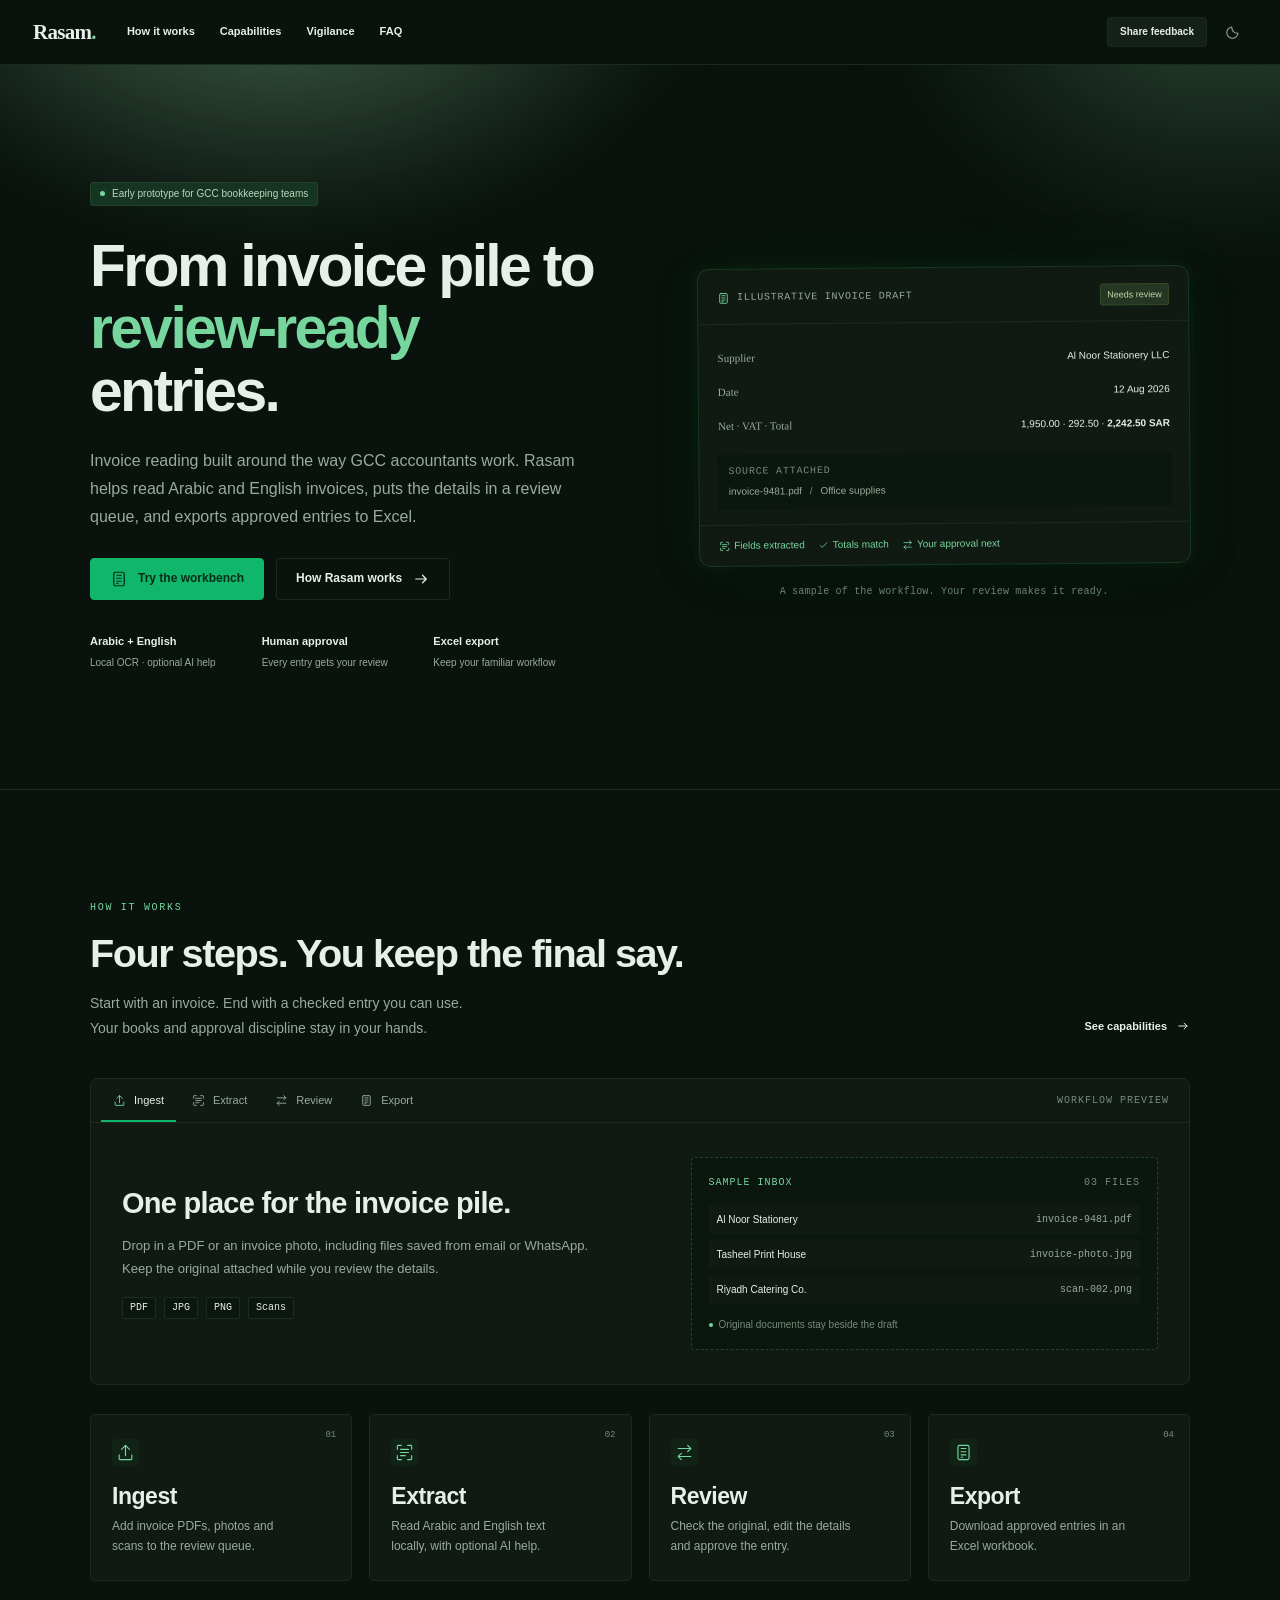
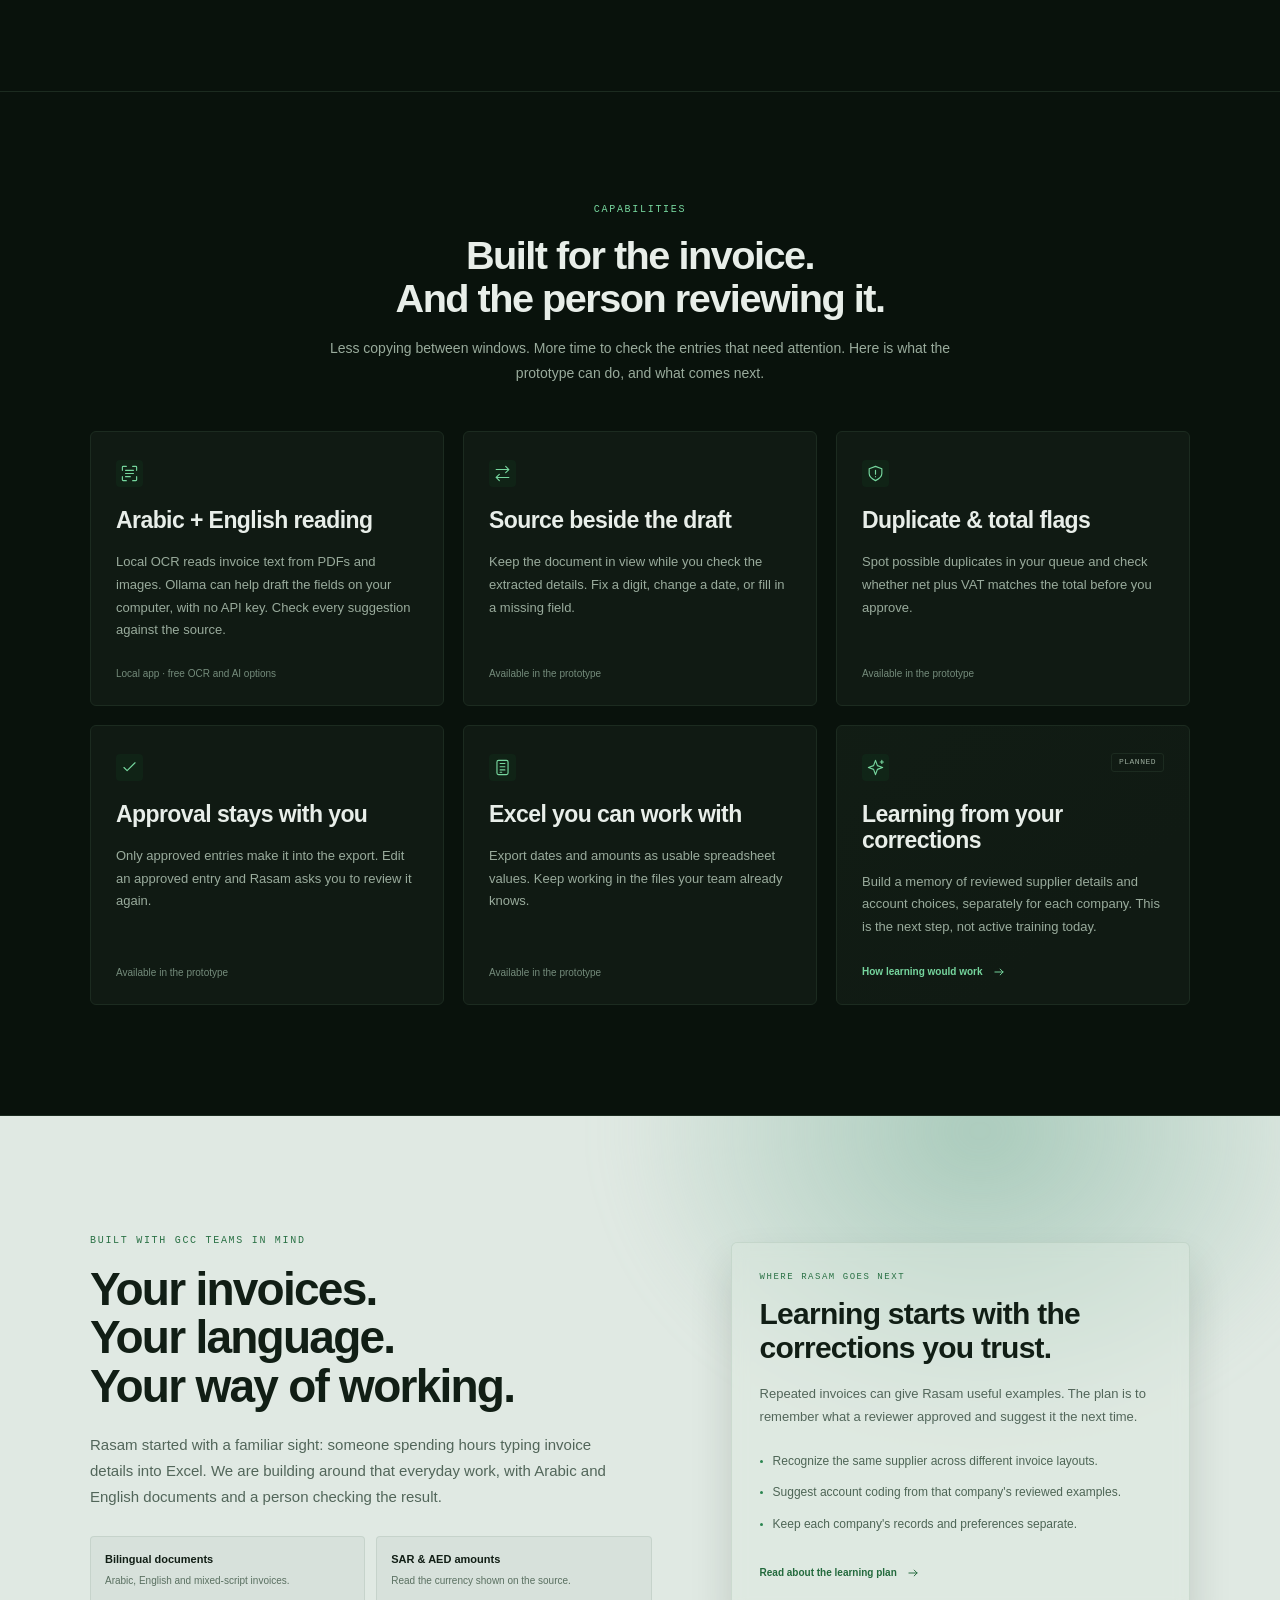
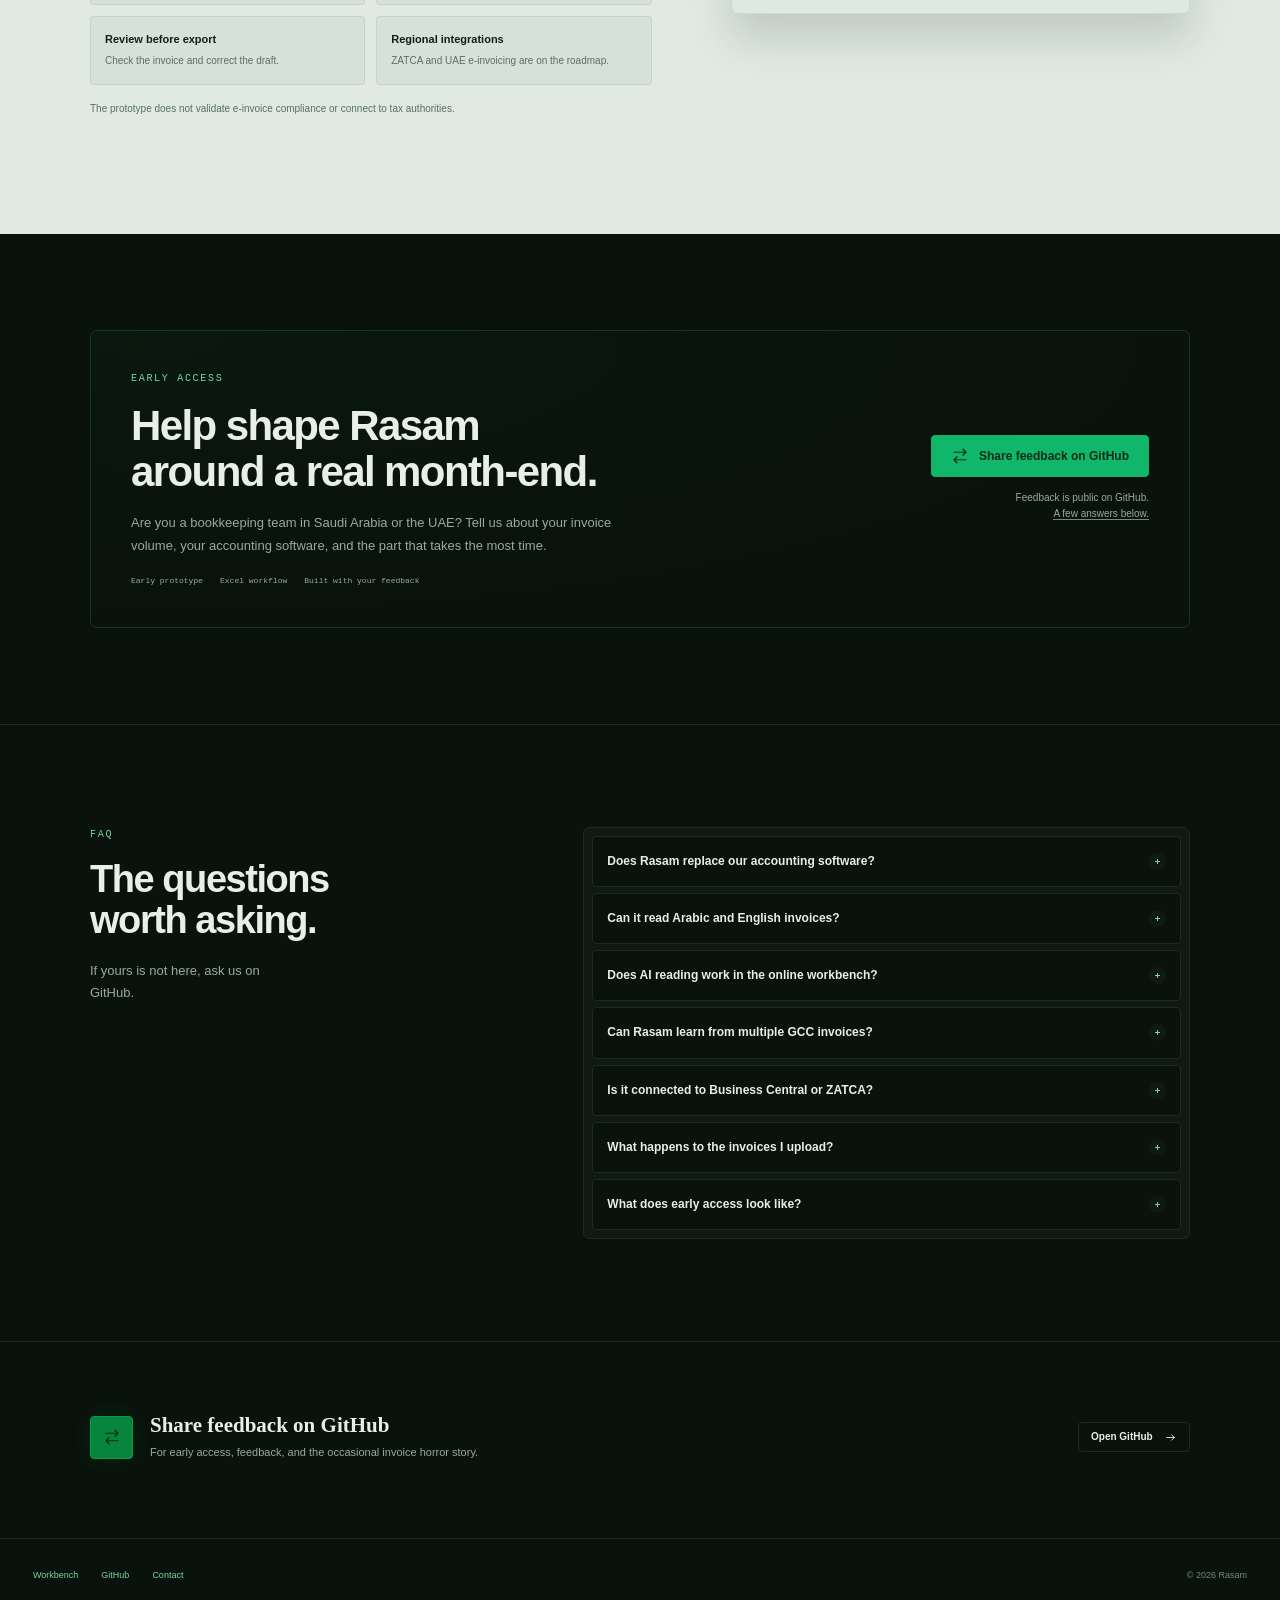
==== commit 67b8fdf7: "Add free local Ollama AI for invoice drafts" ====
--- a/site/index.html
+++ b/site/index.html
@@ -98,8 +98,8 @@
             <div class="inbox-preview"><div class="mini-heading">Sample inbox <span>03 files</span></div><div class="inbox-row"><strong>Al Noor Stationery</strong><span>invoice-9481.pdf</span></div><div class="inbox-row"><strong>Tasheel Print House</strong><span>invoice-photo.jpg</span></div><div class="inbox-row"><strong>Riyadh Catering Co.</strong><span>scan-002.png</span></div><div class="inbox-bottom"><span class="status-dot"></span> Original documents stay beside the draft</div></div>
           </div>
           <div class="workflow-panel" id="panel-extract" role="tabpanel" aria-labelledby="tab-extract" tabindex="0" hidden>
-            <div class="workflow-copy"><h3>Read the details in either language.</h3><p>Read invoice text locally, then review the clearly labelled fields. Optional Groq AI helps organize the text into a draft. Unclear values still need your check.</p><div class="file-chips"><span>Arabic</span><span>English</span><span>Mixed script</span></div></div>
-            <div class="inbox-preview"><div class="mini-heading">Illustrative extraction <span>AI draft</span></div><div class="inbox-row"><strong>Supplier</strong><span lang="ar" dir="rtl">النور للقرطاسية</span></div><div class="inbox-row"><strong>Invoice number</strong><span>INV-9481</span></div><div class="inbox-row"><strong>Total</strong><span>2,242.50 SAR</span></div><div class="inbox-bottom"><svg class="icon"><use href="#i-scan"/></svg> Free local OCR · optional AI key</div></div>
+            <div class="workflow-copy"><h3>Read the details in either language.</h3><p>Read invoice text locally, then review the clearly labelled fields. Optional Ollama AI organizes the text into a draft on your own computer. Unclear values still need your check.</p><div class="file-chips"><span>Arabic</span><span>English</span><span>Mixed script</span></div></div>
+            <div class="inbox-preview"><div class="mini-heading">Illustrative extraction <span>AI draft</span></div><div class="inbox-row"><strong>Supplier</strong><span lang="ar" dir="rtl">النور للقرطاسية</span></div><div class="inbox-row"><strong>Invoice number</strong><span>INV-9481</span></div><div class="inbox-row"><strong>Total</strong><span>2,242.50 SAR</span></div><div class="inbox-bottom"><svg class="icon"><use href="#i-scan"/></svg> Local OCR + AI · no API key</div></div>
           </div>
           <div class="workflow-panel" id="panel-review" role="tabpanel" aria-labelledby="tab-review" tabindex="0" hidden>
             <div class="workflow-copy"><h3>The draft gets a second pair of eyes.</h3><p>Check the source, fix any values, and review duplicate or total warnings. You approve each entry before it can be exported.</p><div class="file-chips"><span>Edit</span><span>Check</span><span>Approve</span></div></div>
@@ -123,7 +123,7 @@
       <div class="container">
         <div class="section-heading centered-heading"><p class="eyebrow">Capabilities</p><h2 id="capabilities-title">Built for the invoice.<br>And the person reviewing it.</h2><p>Less copying between windows. More time to check the entries that need attention. Here is what the prototype can do, and what comes next.</p></div>
         <div class="capabilities-grid">
-          <article class="capability-card"><svg class="feature-icon"><use href="#i-scan"/></svg><h3>Arabic + English reading</h3><p>Local OCR reads invoice text from PDFs and images. Add optional AI help, then check every suggested field against the source.</p><span class="feature-status">Local app · free OCR setup</span></article>
+          <article class="capability-card"><svg class="feature-icon"><use href="#i-scan"/></svg><h3>Arabic + English reading</h3><p>Local OCR reads invoice text from PDFs and images. Ollama can help draft the fields on your computer, with no API key. Check every suggestion against the source.</p><span class="feature-status">Local app · free OCR and AI options</span></article>
           <article class="capability-card"><svg class="feature-icon"><use href="#i-review"/></svg><h3>Source beside the draft</h3><p>Keep the document in view while you check the extracted details. Fix a digit, change a date, or fill in a missing field.</p><span class="feature-status">Available in the prototype</span></article>
           <article class="capability-card"><svg class="feature-icon"><use href="#i-shield"/></svg><h3>Duplicate &amp; total flags</h3><p>Spot possible duplicates in your queue and check whether net plus VAT matches the total before you approve.</p><span class="feature-status">Available in the prototype</span></article>
           <article class="capability-card"><svg class="feature-icon"><use href="#i-check"/></svg><h3>Approval stays with you</h3><p>Only approved entries make it into the export. Edit an approved entry and Rasam asks you to review it again.</p><span class="feature-status">Available in the prototype</span></article>
@@ -149,11 +149,11 @@
         <div class="section-heading"><p class="eyebrow">FAQ</p><h2 id="faq-title">The questions<br>worth asking.</h2><p>If yours is not here, ask us on<br><a href="https://github.com/20SHA07/Rasam/issues/new">GitHub</a>.</p></div>
         <div class="faq-list">
           <details><summary>Does Rasam replace our accounting software?<span class="faq-indicator" aria-hidden="true"></span></summary><p>No. The prototype helps turn invoice details into reviewed rows for Excel. You keep your accounting software and decide how to use the exported entries.</p></details>
-          <details><summary>Can it read Arabic and English invoices?<span class="faq-indicator" aria-hidden="true"></span></summary><p>The local app includes a free OCR setup using PaddleOCR’s Arabic model, plus optional Groq AI to organize recognized text. Every draft needs a human check. Arabic and mixed-language accuracy has not yet been benchmarked on real GCC invoices.</p></details>
-          <details><summary>Does AI reading work in the online workbench?<span class="faq-indicator" aria-hidden="true"></span></summary><p>The online workbench lets you explore manual entry, review and Excel export. Text recognition runs in the local app after OCR setup, with no API key required. You can optionally add a Groq key for cloud AI assistance; free-tier limits apply. <a href="https://github.com/20SHA07/Rasam/tree/main/workbench#readme">Get the local app and setup guide</a>.</p></details>
+          <details><summary>Can it read Arabic and English invoices?<span class="faq-indicator" aria-hidden="true"></span></summary><p>The local app includes a free OCR setup using PaddleOCR’s Arabic model, plus optional Ollama AI to organize recognized text locally. Every draft needs a human check. Arabic and mixed-language accuracy has not yet been benchmarked on real GCC invoices.</p></details>
+          <details><summary>Does AI reading work in the online workbench?<span class="faq-indicator" aria-hidden="true"></span></summary><p>The online workbench lets you explore manual entry, review and Excel export. OCR and Ollama AI run in the local app after you install their models. Neither needs an API key or per-read payment. Your computer supplies the processing, so speed depends on its hardware. <a href="https://github.com/20SHA07/Rasam/tree/main/workbench#readme">Get the local app and setup guide</a>.</p></details>
           <details id="learning-faq"><summary>Can Rasam learn from multiple GCC invoices?<span class="faq-indicator" aria-hidden="true"></span></summary><p>Yes, that is part of the plan. A useful first step is company-specific memory: store reviewed examples, find a similar past invoice, and suggest the supplier or account choice that was approved before. Corrections would stay separate for each company.</p><p>The current prototype does not do this yet, and uploading invoices does not train a model. Further model training is a separate option to evaluate after collecting labeled examples with permission and measuring results on invoices it has not seen.</p></details>
           <details><summary>Is it connected to Business Central or ZATCA?<span class="faq-indicator" aria-hidden="true"></span></summary><p>Not yet. The prototype exports an Excel workbook. Business Central integration, e-invoice QR validation and connections to regional e-invoicing services are planned work, not available features.</p></details>
-          <details><summary>What happens to the invoices I upload?<span class="faq-indicator" aria-hidden="true"></span></summary><p>The queue lasts for the current browser session, so export before closing or refreshing. Local OCR keeps invoice content on your computer and removes temporary working files after reading. Optional Groq mode sends recognized text to Groq. The optional OpenAI mode sends the document to OpenAI; its API charges apply.</p></details>
+          <details><summary>What happens to the invoices I upload?<span class="faq-indicator" aria-hidden="true"></span></summary><p>The queue lasts for the current browser session, so export before closing or refreshing. Local OCR and Ollama keep invoice content on your computer. Rasam removes its temporary working files after reading. If you separately choose Groq mode, recognized text is sent to Groq. The optional OpenAI mode sends the document to OpenAI; its API charges apply.</p></details>
           <details><summary>What does early access look like?<span class="faq-indicator" aria-hidden="true"></span></summary><p>Start with a conversation about your workflow. We want to understand the kinds of invoices you handle, where manual entry slows you down, and what an export must contain to be useful to your team.</p></details>
         </div>
       </div>
